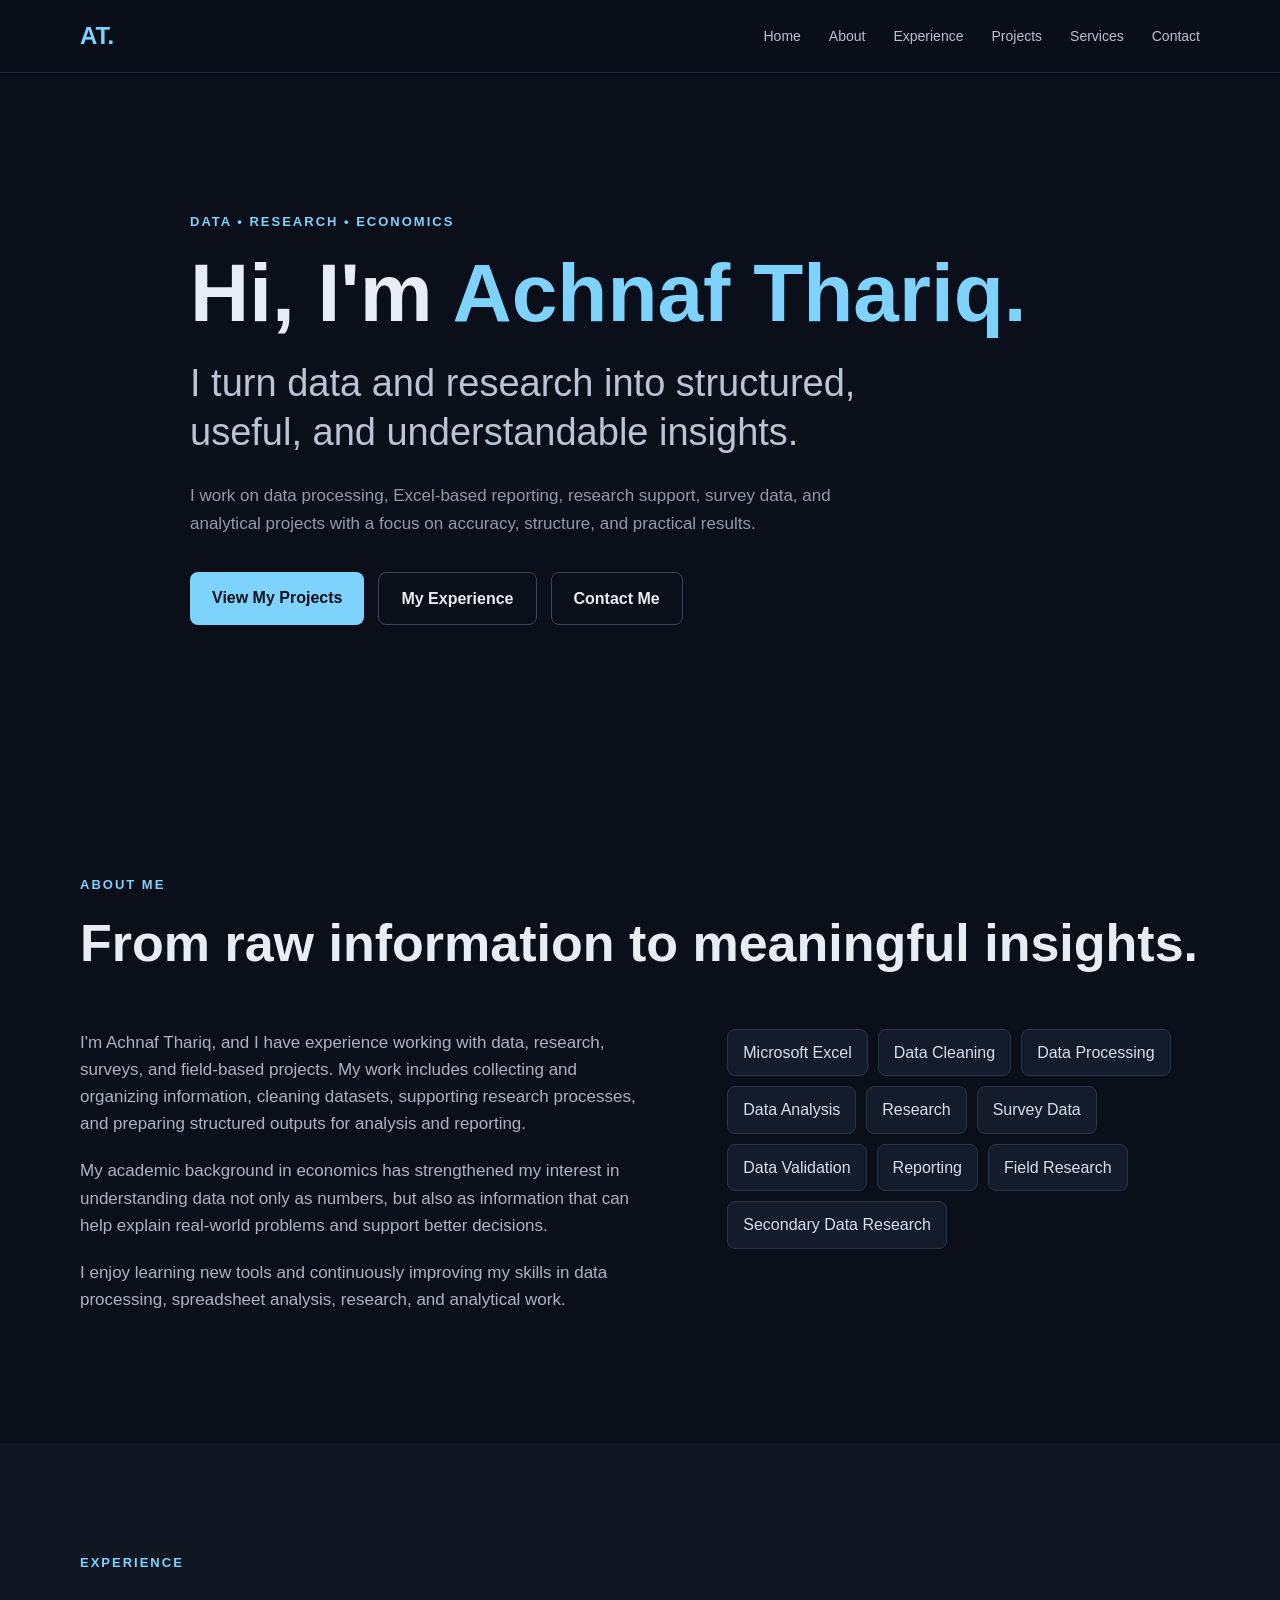
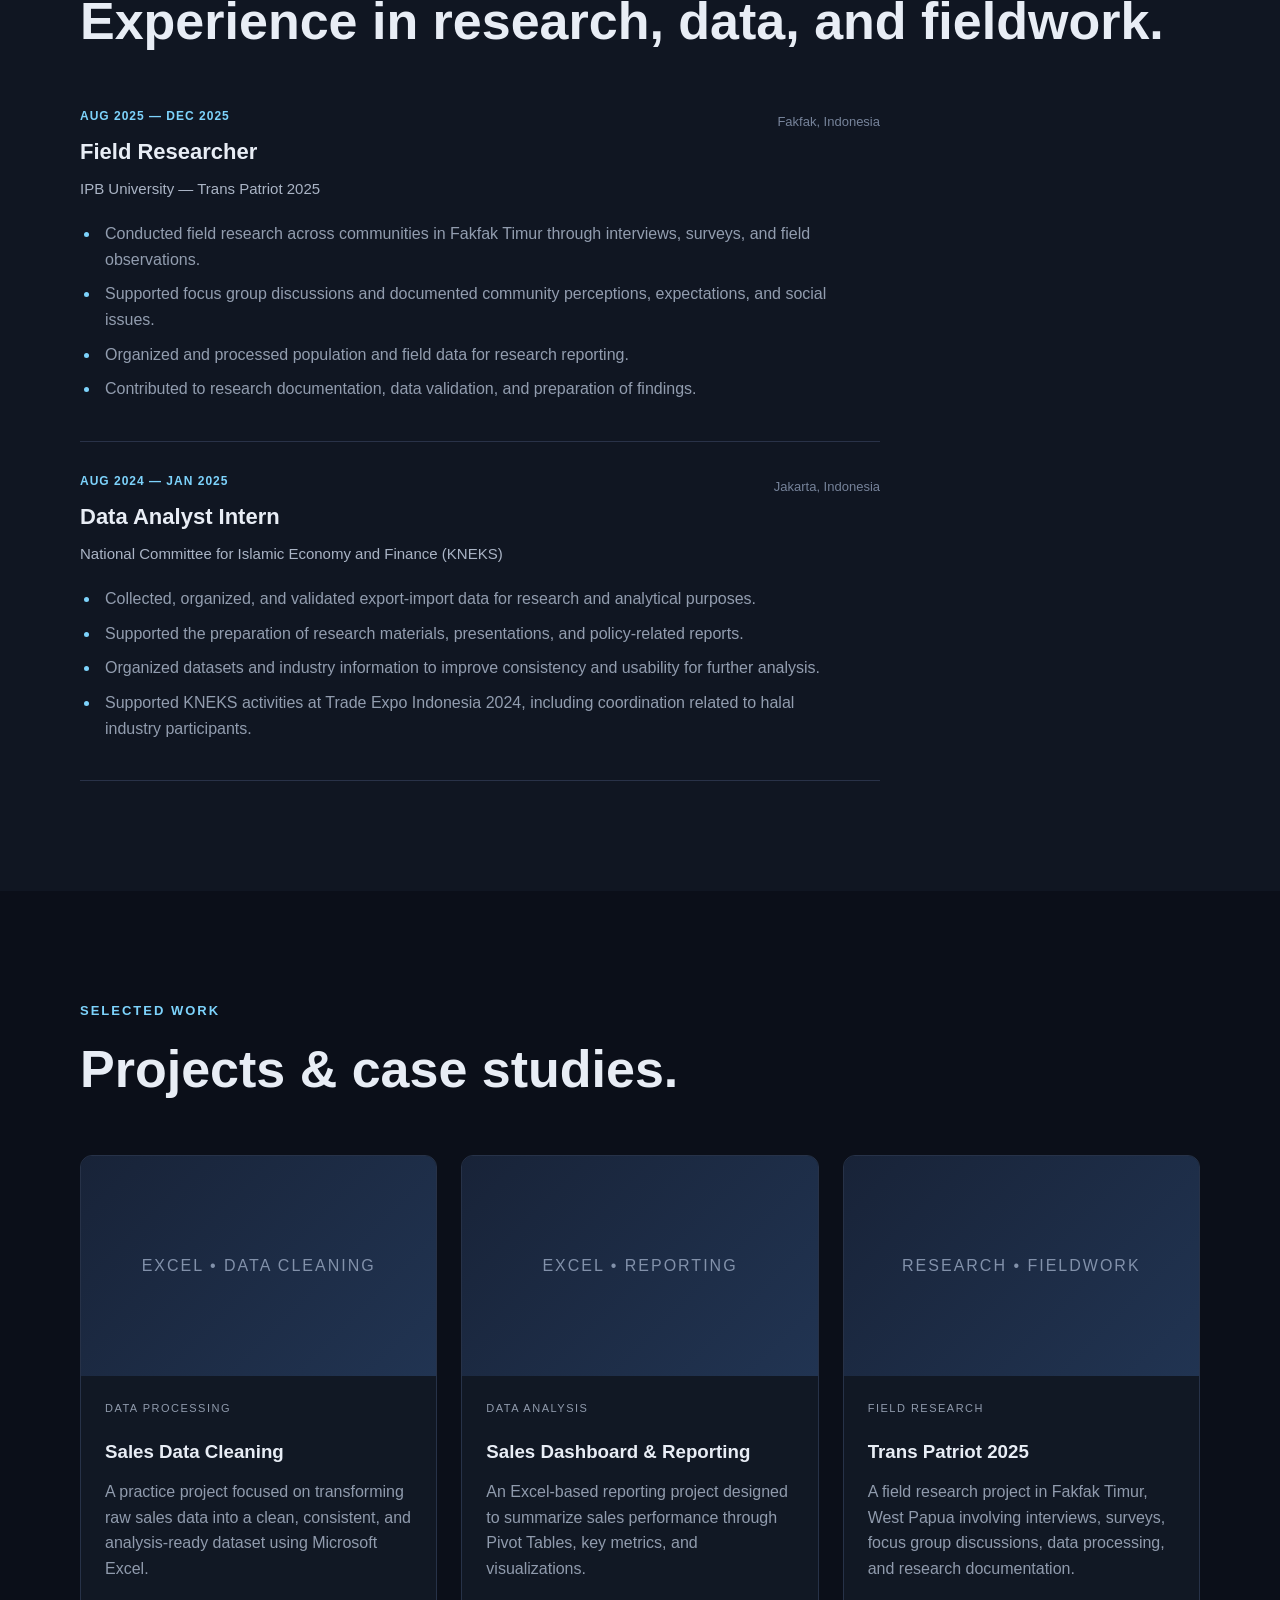
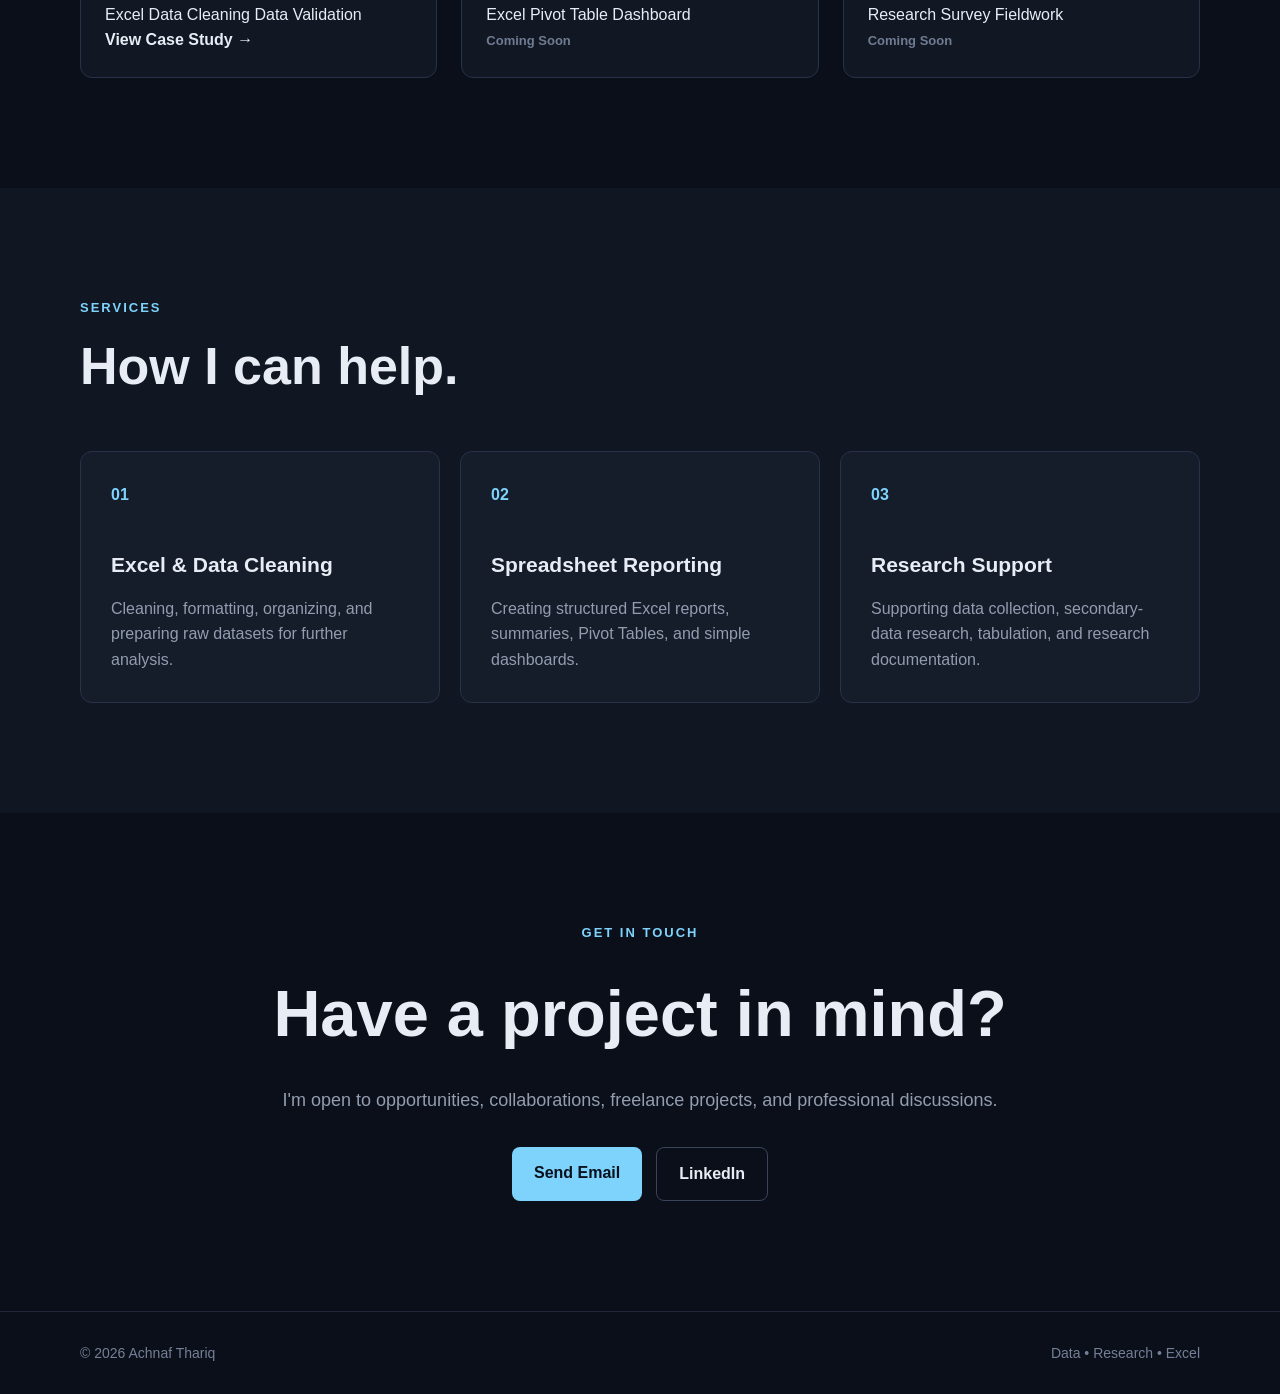
==== index.html @ d7c94596 "Add social preview image" ====
<!DOCTYPE html>
<html lang="en">
<head>
    <meta charset="UTF-8">
    <meta name="viewport" content="width=device-width, initial-scale=1.0">

    <title>
        Achnaf Thariq | Data, Research & Economics Portfolio
    </title>

    <meta
        name="description"
        content="Official portfolio of Achnaf Thariq featuring projects and experience in data processing, research, Microsoft Excel, economics, and fieldwork."
    >

    <link
        rel="canonical"
        href="https://www.achnafthariq.com/"
    >

    <meta property="og:type" content="website">

    <meta
        property="og:title"
        content="Achnaf Thariq | Data, Research & Economics Portfolio"
    >

    <meta
        property="og:description"
        content="Explore Achnaf Thariq's portfolio, experience, and projects in data processing, research, Excel, economics, and fieldwork."
    >

    <meta
        property="og:url"
        content="https://www.achnafthariq.com/"
    >

    <meta property="og:site_name" content="Achnaf Thariq">

    <meta
        property="og:image"
        content="https://www.achnafthariq.com/images/og-preview.png"
    >

    <meta
        property="og:image:type"
        content="image/png"
    >

    <meta
        property="og:image:alt"
        content="Achnaf Thariq - Data, Research and Economics Portfolio"
    >

    <meta
        name="twitter:card"
        content="summary_large_image"
    >

    <meta
        name="twitter:title"
        content="Achnaf Thariq | Data, Research & Economics Portfolio"
    >

    <meta
        name="twitter:description"
        content="Explore Achnaf Thariq's portfolio, experience, and projects in data processing, research, Excel, economics, and fieldwork."
    >

    <meta
        name="twitter:image"
        content="https://www.achnafthariq.com/images/og-preview.png"
    >

    <script type="application/ld+json">
    {
        "@context": "https://schema.org",
        "@type": "Person",
        "name": "Achnaf Thariq",
        "url": "https://www.achnafthariq.com/",
        "sameAs": [
            "https://www.linkedin.com/in/achnafthariq/"
        ],
        "knowsAbout": [
            "Data Processing",
            "Data Cleaning",
            "Microsoft Excel",
            "Research",
            "Economics",
            "Data Analysis",
            "Field Research"
        ]
    }
    </script>

    <link rel="stylesheet" href="style.css">
</head>

<body>

    <!-- NAVBAR -->
    <header class="header">
        <nav class="navbar container">

            <a href="#home" class="logo">AT.</a>

            <button class="menu-button" id="menuButton">
                ☰
            </button>

            <div class="nav-links" id="navLinks">
                <a href="#home">Home</a>
                <a href="#about">About</a>
                <a href="#experience">Experience</a>
                <a href="#projects">Projects</a>
                <a href="#services">Services</a>
                <a href="#contact">Contact</a>
            </div>

        </nav>
    </header>


    <main>

        <!-- HERO -->
        <section class="hero" id="home">

            <div class="container hero-content">

                <p class="eyebrow">DATA • RESEARCH • ECONOMICS</p>

                <h1>
                    Hi, I'm <span>Achnaf Thariq.</span>
                </h1>

                <h2>
                    I turn data and research into
                    structured, useful, and understandable insights.
                </h2>

                <p class="hero-description">
                    I work on data processing, Excel-based reporting,
                    research support, survey data, and analytical projects
                    with a focus on accuracy, structure, and practical results.
                </p>

                <div class="hero-buttons">

                    <a href="#projects" class="button primary">
                        View My Projects
                    </a>

                    <a href="#experience" class="button secondary">
                        My Experience
                    </a>
                
                    <a href="#contact" class="button secondary">
                        Contact Me
                    </a>

                </div>

            </div>

        </section>


        <!-- ABOUT -->
        <section class="section" id="about">

            <div class="container">

                <p class="section-label">ABOUT ME</p>

                <h2 class="section-title">
                    From raw information to meaningful insights.
                </h2>

                <div class="about-grid">

                    <div>

                        <p>
                            I'm Achnaf Thariq, and I have experience working
                            with data, research, surveys, and field-based projects.
                            My work includes collecting and organizing information,
                            cleaning datasets, supporting research processes, and
                            preparing structured outputs for analysis and reporting.
                        </p>

                        <p>
                            My academic background in economics has strengthened
                            my interest in understanding data not only as numbers,
                            but also as information that can help explain
                            real-world problems and support better decisions.
                        </p>

                        <p>
                            I enjoy learning new tools and continuously improving
                            my skills in data processing, spreadsheet analysis,
                            research, and analytical work.
                        </p>

                    </div>


                    <div class="skills">

                        <div class="skill">Microsoft Excel</div>

                        <div class="skill">Data Cleaning</div>

                        <div class="skill">Data Processing</div>

                        <div class="skill">Data Analysis</div>

                        <div class="skill">Research</div>

                        <div class="skill">Survey Data</div>

                        <div class="skill">Data Validation</div>

                        <div class="skill">Reporting</div>

                        <div class="skill">Field Research</div>

                        <div class="skill">Secondary Data Research</div>

                    </div>

                </div>

            </div>

        </section>


        <!-- EXPERIENCE -->
        <section class="section section-alt" id="experience">

            <div class="container">

                <p class="section-label">EXPERIENCE</p>

                <h2 class="section-title">
                    Experience in research, data, and fieldwork.
                </h2>

                <div class="timeline">

                    <!-- EXPERIENCE 1 -->
                    <div class="timeline-item">

                        <div class="experience-header">

                            <div>
                                <p class="timeline-date">
                                    AUG 2025 — DEC 2025
                                </p>

                                <h3>
                                    Field Researcher
                                </h3>

                                <p class="experience-company">
                                    IPB University — Trans Patriot 2025
                                </p>
                            </div>

                            <span class="experience-location">
                                Fakfak, Indonesia
                            </span>

                        </div>

                        <ul class="experience-list">

                            <li>
                                Conducted field research across communities
                                in Fakfak Timur through interviews,
                                surveys, and field observations.
                            </li>

                            <li>
                                Supported focus group discussions and
                                documented community perceptions,
                                expectations, and social issues.
                            </li>

                            <li>
                                Organized and processed population
                                and field data for research reporting.
                            </li>

                            <li>
                                Contributed to research documentation,
                                data validation, and preparation of findings.
                            </li>

                        </ul>

                    </div>


                    <!-- EXPERIENCE 2 -->
                    <div class="timeline-item">

                        <div class="experience-header">

                            <div>
                                <p class="timeline-date">
                                    AUG 2024 — JAN 2025
                                </p>

                                <h3>
                                    Data Analyst Intern
                                </h3>

                                <p class="experience-company">
                                    National Committee for Islamic Economy and Finance (KNEKS)
                                </p>
                            </div>

                            <span class="experience-location">
                                Jakarta, Indonesia
                            </span>

                        </div>

                        <ul class="experience-list">

                            <li>
                                Collected, organized, and validated
                                export-import data for research
                                and analytical purposes.
                            </li>

                            <li>
                                Supported the preparation of research
                                materials, presentations, and
                                policy-related reports.
                            </li>

                            <li>
                                Organized datasets and industry information
                                to improve consistency and usability
                                for further analysis.
                            </li>

                            <li>
                                Supported KNEKS activities at Trade Expo
                                Indonesia 2024, including coordination
                                related to halal industry participants.
                            </li>

                        </ul>

                    </div>

                </div>

            </div>

        </section>


        <!-- PROJECTS -->
        <section class="section" id="projects">

            <div class="container">

                <p class="section-label">SELECTED WORK</p>

                <h2 class="section-title">
                    Projects & case studies.
                </h2>

                <div class="project-grid">

                    <!-- PROJECT 01 -->
                    <article class="project-card">

                        <div class="project-image">
                            <span>EXCEL • DATA CLEANING</span>
                        </div>

                        <div class="project-content">

                            <p class="project-type">
                                DATA PROCESSING
                            </p>

                            <h3>
                                Sales Data Cleaning
                            </h3>

                            <p>
                                A practice project focused on transforming
                                raw sales data into a clean, consistent,
                                and analysis-ready dataset using Microsoft Excel.
                            </p>

                            <div class="project-tags">
                                <span>Excel</span>
                                <span>Data Cleaning</span>
                                <span>Data Validation</span>
                            </div>

                            <a
                                href="projects/sales-data-cleaning.html"
                                class="project-link"
                            >
                                View Case Study →
                            </a>

                        </div>

                    </article>


                    <!-- PROJECT 02 -->
                    <article class="project-card">

                        <div class="project-image">
                            <span>EXCEL • REPORTING</span>
                        </div>

                        <div class="project-content">

                            <p class="project-type">
                                DATA ANALYSIS
                            </p>

                            <h3>
                                Sales Dashboard & Reporting
                            </h3>

                            <p>
                                An Excel-based reporting project designed
                                to summarize sales performance through
                                Pivot Tables, key metrics, and visualizations.
                            </p>

                            <div class="project-tags">
                                <span>Excel</span>
                                <span>Pivot Table</span>
                                <span>Dashboard</span>
                            </div>

                            <span class="project-coming">
                                Coming Soon
                            </span>

                        </div>

                    </article>


                    <!-- PROJECT 03 -->
                    <article class="project-card">

                        <div class="project-image">
                            <span>RESEARCH • FIELDWORK</span>
                        </div>

                        <div class="project-content">

                            <p class="project-type">
                                FIELD RESEARCH
                            </p>

                            <h3>
                                Trans Patriot 2025
                            </h3>

                            <p>
                                A field research project in Fakfak Timur,
                                West Papua involving interviews, surveys,
                                focus group discussions, data processing,
                                and research documentation.
                            </p>

                            <div class="project-tags">
                                <span>Research</span>
                                <span>Survey</span>
                                <span>Fieldwork</span>
                            </div>

                            <span class="project-coming">
                                Coming Soon
                            </span>

                        </div>

                    </article>

                </div>

            </div>

        </section>        


        <!-- SERVICES -->
        <section class="section section-alt" id="services">

            <div class="container">

                <p class="section-label">SERVICES</p>

                <h2 class="section-title">
                    How I can help.
                </h2>

                <div class="card-grid">

                    <article class="card">

                        <div class="card-number">01</div>

                        <h3>Excel & Data Cleaning</h3>

                        <p>
                            Cleaning, formatting, organizing, and preparing
                            raw datasets for further analysis.
                        </p>

                    </article>


                    <article class="card">

                        <div class="card-number">02</div>

                        <h3>Spreadsheet Reporting</h3>

                        <p>
                            Creating structured Excel reports, summaries,
                            Pivot Tables, and simple dashboards.
                        </p>

                    </article>


                    <article class="card">

                        <div class="card-number">03</div>

                        <h3>Research Support</h3>

                        <p>
                            Supporting data collection, secondary-data
                            research, tabulation, and research documentation.
                        </p>

                    </article>

                </div>

            </div>

        </section>


        <!-- CONTACT -->
        <section class="contact section" id="contact">

            <div class="container contact-content">

                <p class="section-label">
                    GET IN TOUCH
                </p>

                <h2>
                    Have a project in mind?
                </h2>

                <p>
                    I'm open to opportunities, collaborations,
                    freelance projects, and professional discussions.
                </p>

                <div class="contact-buttons">

                    <a
                        href="mailto:fanhcata@gmail.com"
                        class="button primary"
                    >
                        Send Email
                    </a>

                    <a
                        href="https://www.linkedin.com/in/achnafthariq"
                        class="button secondary"
                        target="_blank"
                        rel="noopener noreferrer"
                    >
                        LinkedIn
                    </a>

                </div>

            </div>

        </section>

    </main>


    <!-- FOOTER -->
    <footer>

        <div class="container footer-content">

            <p>
                © <span id="year"></span> Achnaf Thariq
            </p>

            <p>
                Data • Research • Excel
            </p>

        </div>

    </footer>


    <script src="script.js"></script>

</body>
</html>
---- style.css ----
/* =========================
   BASIC SETTINGS
========================= */

* {
    margin: 0;
    padding: 0;
    box-sizing: border-box;
}

html {
    scroll-behavior: smooth;
}

body {
    font-family:
        Inter,
        Arial,
        Helvetica,
        sans-serif;

    background: #0b0f19;
    color: #e8edf5;

    line-height: 1.6;
}

a {
    color: inherit;
    text-decoration: none;
}

.container {
    width: min(1120px, 90%);
    margin: auto;
}


/* =========================
   NAVIGATION
========================= */

.header {
    position: fixed;
    width: 100%;
    top: 0;

    background: rgba(11, 15, 25, 0.9);
    backdrop-filter: blur(12px);

    border-bottom: 1px solid #202738;

    z-index: 1000;
}

.navbar {
    height: 72px;

    display: flex;
    align-items: center;
    justify-content: space-between;
}

.logo {
    font-size: 24px;
    font-weight: 800;

    color: #7dd3fc;
}

.nav-links {
    display: flex;
    gap: 28px;
}

.nav-links a {
    font-size: 14px;

    color: #b8c1d1;

    transition: 0.2s;
}

.nav-links a:hover {
    color: #ffffff;
}

.menu-button {
    display: none;

    background: none;
    border: none;

    color: white;

    font-size: 26px;
    cursor: pointer;
}


/* =========================
   HERO
========================= */

.hero {
    min-height: 85vh;

    display: flex;
    align-items: center;

    padding-top: 72px;
}

.hero-content {
    max-width: 900px;
}

.eyebrow,
.section-label {
    color: #7dd3fc;

    font-size: 13px;
    font-weight: 700;

    letter-spacing: 2px;

    margin-bottom: 18px;
}

.hero h1 {
    font-size: clamp(48px, 7vw, 82px);

    line-height: 1.05;

    margin-bottom: 22px;
}

.hero h1 span {
    color: #7dd3fc;
}

.hero h2 {
    max-width: 780px;

    color: #bac4d5;

    font-size: clamp(24px, 3vw, 38px);
    font-weight: 500;

    line-height: 1.3;

    margin-bottom: 25px;
}

.hero-description {
    color: #8f9bad;

    max-width: 650px;

    font-size: 17px;

    margin-bottom: 35px;
}


/* =========================
   BUTTON
========================= */

.hero-buttons,
.contact-buttons {
    display: flex;

    gap: 14px;

    flex-wrap: wrap;
}

.button {
    padding: 13px 22px;

    border-radius: 8px;

    font-weight: 600;

    transition: 0.2s;
}

.primary {
    background: #7dd3fc;
    color: #07101c;
}

.primary:hover {
    transform: translateY(-2px);
}

.secondary {
    border: 1px solid #39445a;
}

.secondary:hover {
    border-color: #7dd3fc;
}


/* =========================
   SECTION
========================= */

.section {
    padding: 110px 0;
}

.section-alt {
    background: #101622;
}

.section-title {
    font-size: clamp(34px, 5vw, 52px);

    line-height: 1.15;

    margin-bottom: 55px;
}


/* =========================
   ABOUT
========================= */

.about-grid {
    display: grid;

    grid-template-columns:
        1.2fr 1fr;

    gap: 80px;
}

.about-grid p {
    color: #aab4c5;

    font-size: 17px;

    margin-bottom: 20px;
}

.skills {
    display: flex;
    flex-wrap: wrap;

    gap: 10px;

    align-content: flex-start;
}

.skill {
    background: #141c2b;

    border: 1px solid #29334a;

    padding: 10px 15px;

    border-radius: 8px;

    color: #d8dfeb;
}


/* =========================
   CARDS
========================= */

.card-grid {
    display: grid;

    grid-template-columns:
        repeat(3, 1fr);

    gap: 20px;
}

.card {
    padding: 30px;

    background: #151c2a;

    border: 1px solid #283249;

    border-radius: 12px;

    transition: 0.25s;
}

.card:hover {
    transform: translateY(-5px);

    border-color: #4e607a;
}

.card-number {
    color: #7dd3fc;

    margin-bottom: 40px;

    font-weight: 700;
}

.card h3 {
    font-size: 21px;

    margin-bottom: 14px;
}

.card p {
    color: #929daf;
}


/* =========================
   PROJECT
========================= */

.project-grid {
    display: grid;

    grid-template-columns:
        repeat(3, 1fr);

    gap: 24px;
}

.project-card {
    overflow: hidden;

    border-radius: 12px;

    background: #111824;

    border: 1px solid #273248;
}

.project-image {
    height: 220px;

    display: flex;
    align-items: center;
    justify-content: center;

    background:
        linear-gradient(
            135deg,
            #182338,
            #213452
        );

    color: #8291aa;

    letter-spacing: 2px;
}

.project-content {
    padding: 24px;
}

.project-type {
    color: #7dd3fc;

    font-size: 11px;

    letter-spacing: 1.5px;

    margin-bottom: 8px;
}

.project-content h3 {
    margin-bottom: 12px;
}

.project-content p {
    color: #909bad;

    margin-bottom: 20px;
}

.project-content a {
    font-weight: 600;
}

.project-coming {
    color: #6f7c91;

    font-size: 13px;
    font-weight: 600;

    cursor: default;
}


/* =========================
   EXPERIENCE
========================= */

.timeline {
    max-width: 900px;
}

.timeline-item {
    padding: 35px 0;

    border-bottom: 1px solid #293248;
}

.timeline-item:first-child {
    padding-top: 0;
}

.experience-header {
    display: flex;

    justify-content: space-between;
    align-items: flex-start;

    gap: 30px;

    margin-bottom: 20px;
}

.timeline-date {
    color: #7dd3fc;

    font-size: 12px;
    font-weight: 700;

    margin-bottom: 7px;

    letter-spacing: 1.2px;
}

.timeline-item h3 {
    font-size: 24px;

    margin-bottom: 4px;
}

.experience-company {
    color: #aab4c5;

    font-size: 15px;
}

.experience-location {
    color: #76839a;

    font-size: 13px;

    white-space: nowrap;

    margin-top: 5px;
}

.experience-list {
    padding-left: 20px;

    max-width: 760px;
}

.experience-list li {
    color: #929daf;

    margin-bottom: 9px;

    padding-left: 5px;
}

.experience-list li::marker {
    color: #7dd3fc;
}

.timeline {
    max-width: 800px;
}

.timeline-item {
    padding: 30px 0;

    border-bottom: 1px solid #293248;
}

.timeline-date {
    color: #7dd3fc;

    font-size: 12px;

    margin-bottom: 8px;

    letter-spacing: 1px;
}

.timeline-item h3 {
    font-size: 22px;

    margin-bottom: 8px;
}

.timeline-item > p:last-child {
    color: #929daf;
}


/* =========================
   CONTACT
========================= */

.contact {
    text-align: center;
}

.contact-content {
    max-width: 760px;
}

.contact h2 {
    font-size: clamp(40px, 6vw, 65px);

    margin-bottom: 20px;
}

.contact p:not(.section-label) {
    color: #929daf;

    margin-bottom: 32px;

    font-size: 18px;
}

.contact-buttons {
    justify-content: center;
}


/* =========================
   FOOTER
========================= */

footer {
    border-top: 1px solid #202738;

    padding: 30px 0;

    color: #748097;

    font-size: 14px;
}

.footer-content {
    display: flex;

    justify-content: space-between;
}


/* =========================
   CASE STUDY
========================= */

.case-nav {
    display: flex;
    gap: 25px;
}

.case-nav a {
    color: #aab4c5;
    font-size: 14px;
}

.case-nav a:hover {
    color: #7dd3fc;
}


.case-hero {
    padding: 170px 0 100px;
}

.case-container {
    max-width: 900px;
}

.back-link {
    display: inline-block;

    color: #8e9bb0;

    font-size: 14px;

    margin-bottom: 50px;
}

.back-link:hover {
    color: #7dd3fc;
}


.case-hero h1 {
    font-size: clamp(50px, 8vw, 82px);

    line-height: 1.05;

    margin-bottom: 25px;
}

.case-intro {
    max-width: 760px;

    color: #aab4c5;

    font-size: 20px;

    line-height: 1.6;

    margin-bottom: 50px;
}


.case-meta {
    display: grid;

    grid-template-columns:
        repeat(3, 1fr);

    gap: 20px;

    padding-top: 30px;

    border-top: 1px solid #293248;
}

.case-meta div {
    display: flex;
    flex-direction: column;

    gap: 4px;
}

.case-meta span {
    color: #69778e;

    font-size: 11px;

    letter-spacing: 1.5px;
}

.case-meta strong {
    font-size: 14px;
}


.case-heading {
    font-size: clamp(32px, 5vw, 48px);

    line-height: 1.2;

    margin-bottom: 30px;
}

.case-text {
    max-width: 760px;

    color: #9aa6b8;

    font-size: 17px;

    margin-bottom: 20px;
}


.problem-grid {
    display: grid;

    grid-template-columns:
        repeat(2, 1fr);

    gap: 16px;

    margin-top: 50px;
}

.problem-card {
    padding: 25px;

    background: #151c2a;

    border: 1px solid #283249;

    border-radius: 10px;
}

.problem-card > span {
    color: #7dd3fc;

    font-size: 12px;
    font-weight: 700;
}

.problem-card h3 {
    margin: 20px 0 8px;

    font-size: 19px;
}

.problem-card p {
    color: #8f9bad;

    font-size: 14px;
}


.workflow {
    margin-top: 45px;
}

.workflow-step {
    display: grid;

    grid-template-columns:
        60px 1fr;

    gap: 20px;

    padding: 30px 0;

    border-bottom: 1px solid #293248;
}

.workflow-step > span {
    color: #7dd3fc;

    font-size: 13px;
    font-weight: 700;
}

.workflow-step h3 {
    margin-bottom: 8px;

    font-size: 21px;
}

.workflow-step p {
    color: #909bad;

    max-width: 680px;
}


.case-tags {
    display: flex;

    flex-wrap: wrap;

    gap: 10px;

    margin-top: 35px;
}

.case-tags span {
    padding: 10px 14px;

    background: #151e2d;

    border: 1px solid #293952;

    border-radius: 7px;

    color: #b6c1d2;

    font-size: 13px;
}


.comparison-grid {
    display: grid;
    grid-template-columns: 1fr;
    gap: 35px;

    margin-top: 45px;
}

.comparison-card {
    width: 100%;
}

.case-image {
    width: 100%;
    height: auto;

    display: block;

    border-radius: 10px;

    border: 1px solid #31405b;
}

.comparison-card > p {
    color: #7dd3fc;

    font-size: 11px;
    font-weight: 700;

    letter-spacing: 1.5px;

    margin-bottom: 10px;
}

.case-placeholder {
    min-height: 300px;

    display: flex;

    align-items: center;
    justify-content: center;

    text-align: center;

    background:
        linear-gradient(
            135deg,
            #182338,
            #213452
        );

    border: 1px solid #31405b;

    border-radius: 10px;

    color: #8493aa;

    font-size: 13px;

    letter-spacing: 1px;
}


.next-project {
    margin-top: 60px;

    padding-top: 30px;

    border-top: 1px solid #293248;
}

.next-project p {
    color: #7dd3fc;

    font-size: 11px;

    letter-spacing: 1.5px;

    margin-bottom: 10px;
}

.next-project h3 {
    font-size: 24px;
}

.case-image {
    width: 100%;

    display: block;

    border-radius: 10px;

    border: 1px solid #31405b;
}

.result-grid {
    display: grid;

    grid-template-columns:
        repeat(4, 1fr);

    gap: 15px;

    margin-top: 40px;
}

.result-card {
    padding: 25px 18px;

    background: #151c2a;

    border: 1px solid #283249;

    border-radius: 10px;

    text-align: center;
}

.result-card strong {
    display: block;

    color: #7dd3fc;

    font-size: 34px;

    margin-bottom: 5px;
}

.result-card span {
    color: #929daf;

    font-size: 12px;
}


/* =========================
   MOBILE
========================= */

@media (max-width: 800px) {

    .menu-button {
        display: block;
    }

    .nav-links {
        display: none;

        position: absolute;

        top: 72px;
        left: 0;

        width: 100%;

        flex-direction: column;

        background: #0b0f19;

        padding: 25px 5%;

        border-bottom: 1px solid #283249;
    }

    .nav-links.active {
        display: flex;
    }

    .about-grid,
    .card-grid,
    .project-grid {
        grid-template-columns: 1fr;
    }

    .about-grid {
        gap: 40px;
    }

    .hero {
        min-height: 80vh;
    }

    .section {
        padding: 80px 0;
    }

    .footer-content {
        flex-direction: column;

        gap: 5px;
    }
    .experience-header {
        flex-direction: column;
        gap: 5px;
    }

    .experience-location {
        white-space: normal;
    }

    .project-tags {
        display: flex;
        flex-wrap: wrap;
        gap: 8px;

        margin-bottom: 20px;
    }

    .project-tags span {
        padding: 6px 10px;

        background: #172235;

        border: 1px solid #293952;

        border-radius: 6px;

        color: #9facbf;

        font-size: 11px;
        font-weight: 600;
    }

    .project-link {
        color: #dfe8f5;

        font-size: 14px;
        font-weight: 600;

        transition: 0.2s;
    }

    .project-link:hover {
        color: #7dd3fc;
    }

    .project-image span {
        font-size: 12px;
        font-weight: 700;

        letter-spacing: 1.5px;
    }

    .case-meta {
        grid-template-columns: 1fr;
    }

    .problem-grid,
    .comparison-grid {
        grid-template-columns: 1fr;
    }

    .case-hero {
        padding: 130px 0 70px;
    }

    .case-intro {
        font-size: 17px;
    }

    .workflow-step {
        grid-template-columns: 40px 1fr;
    }

    .result-grid {
        grid-template-columns: repeat(2, 1fr);
    }
}
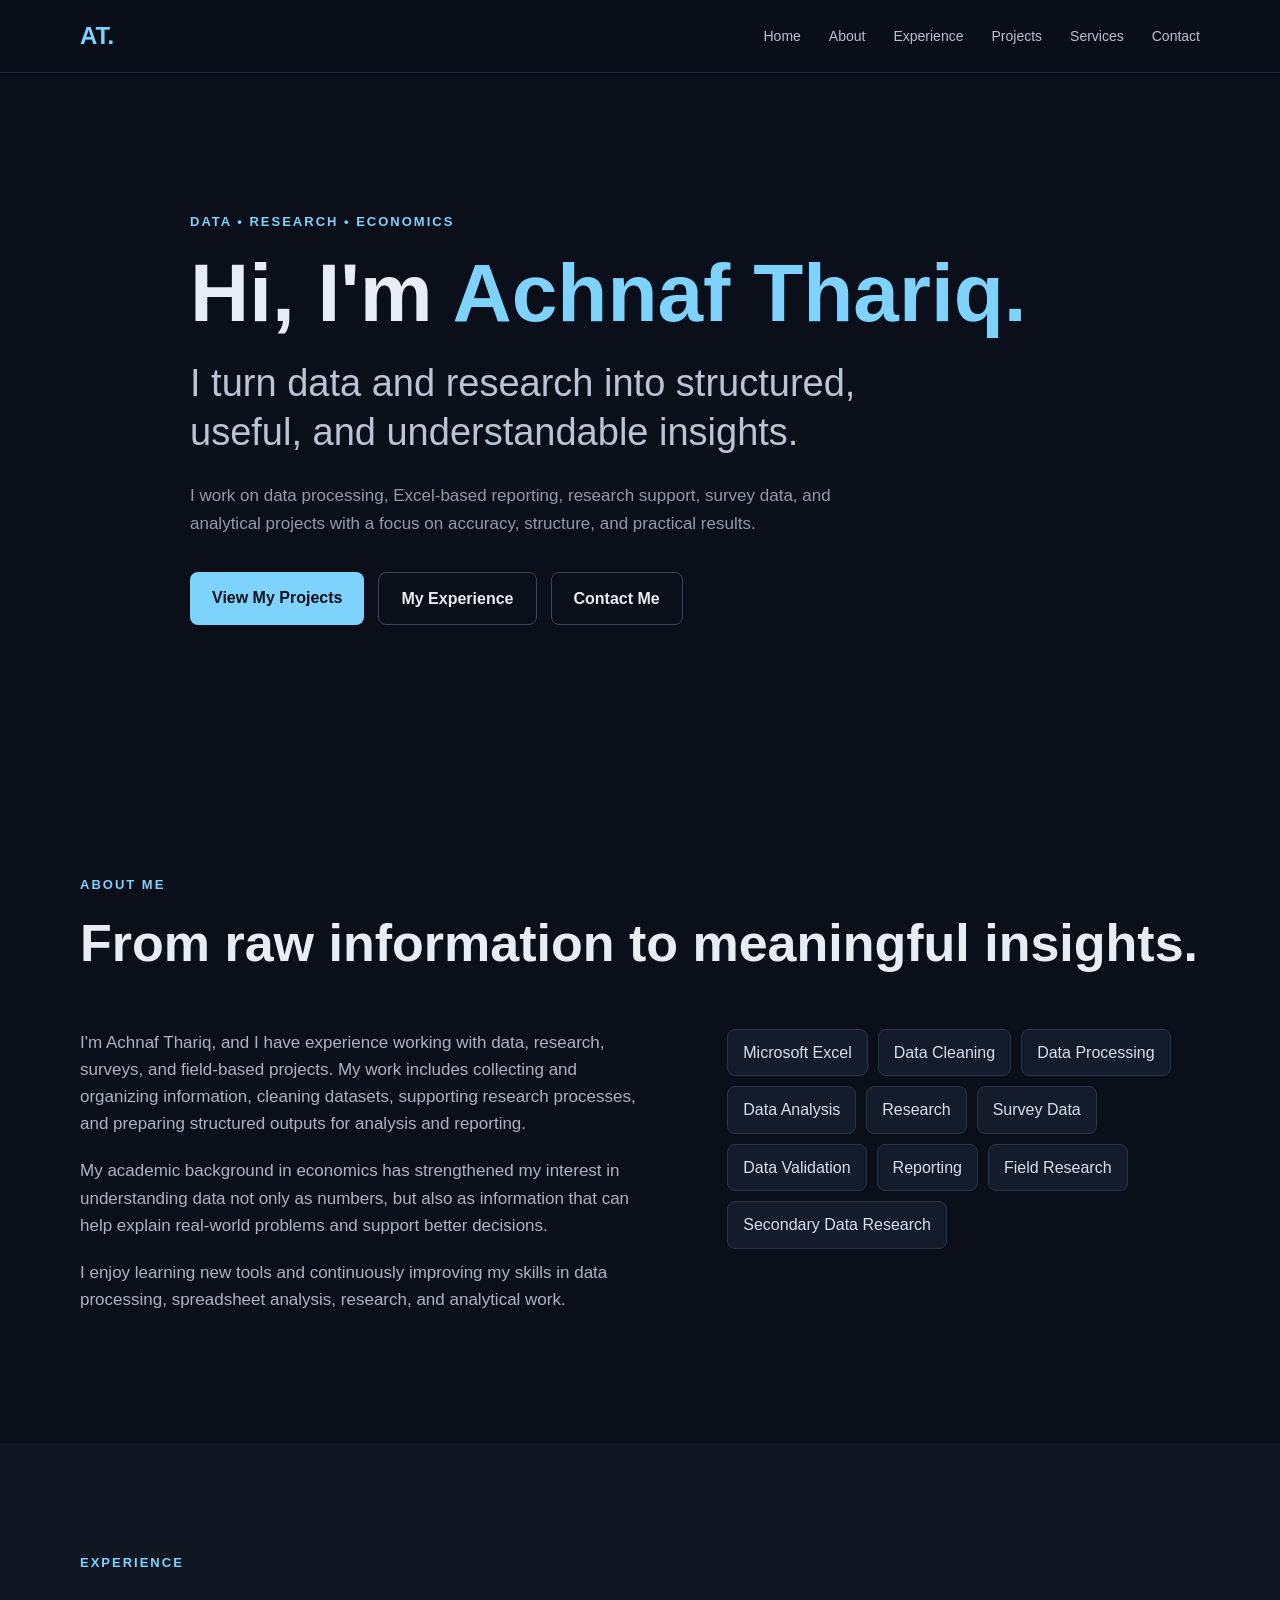
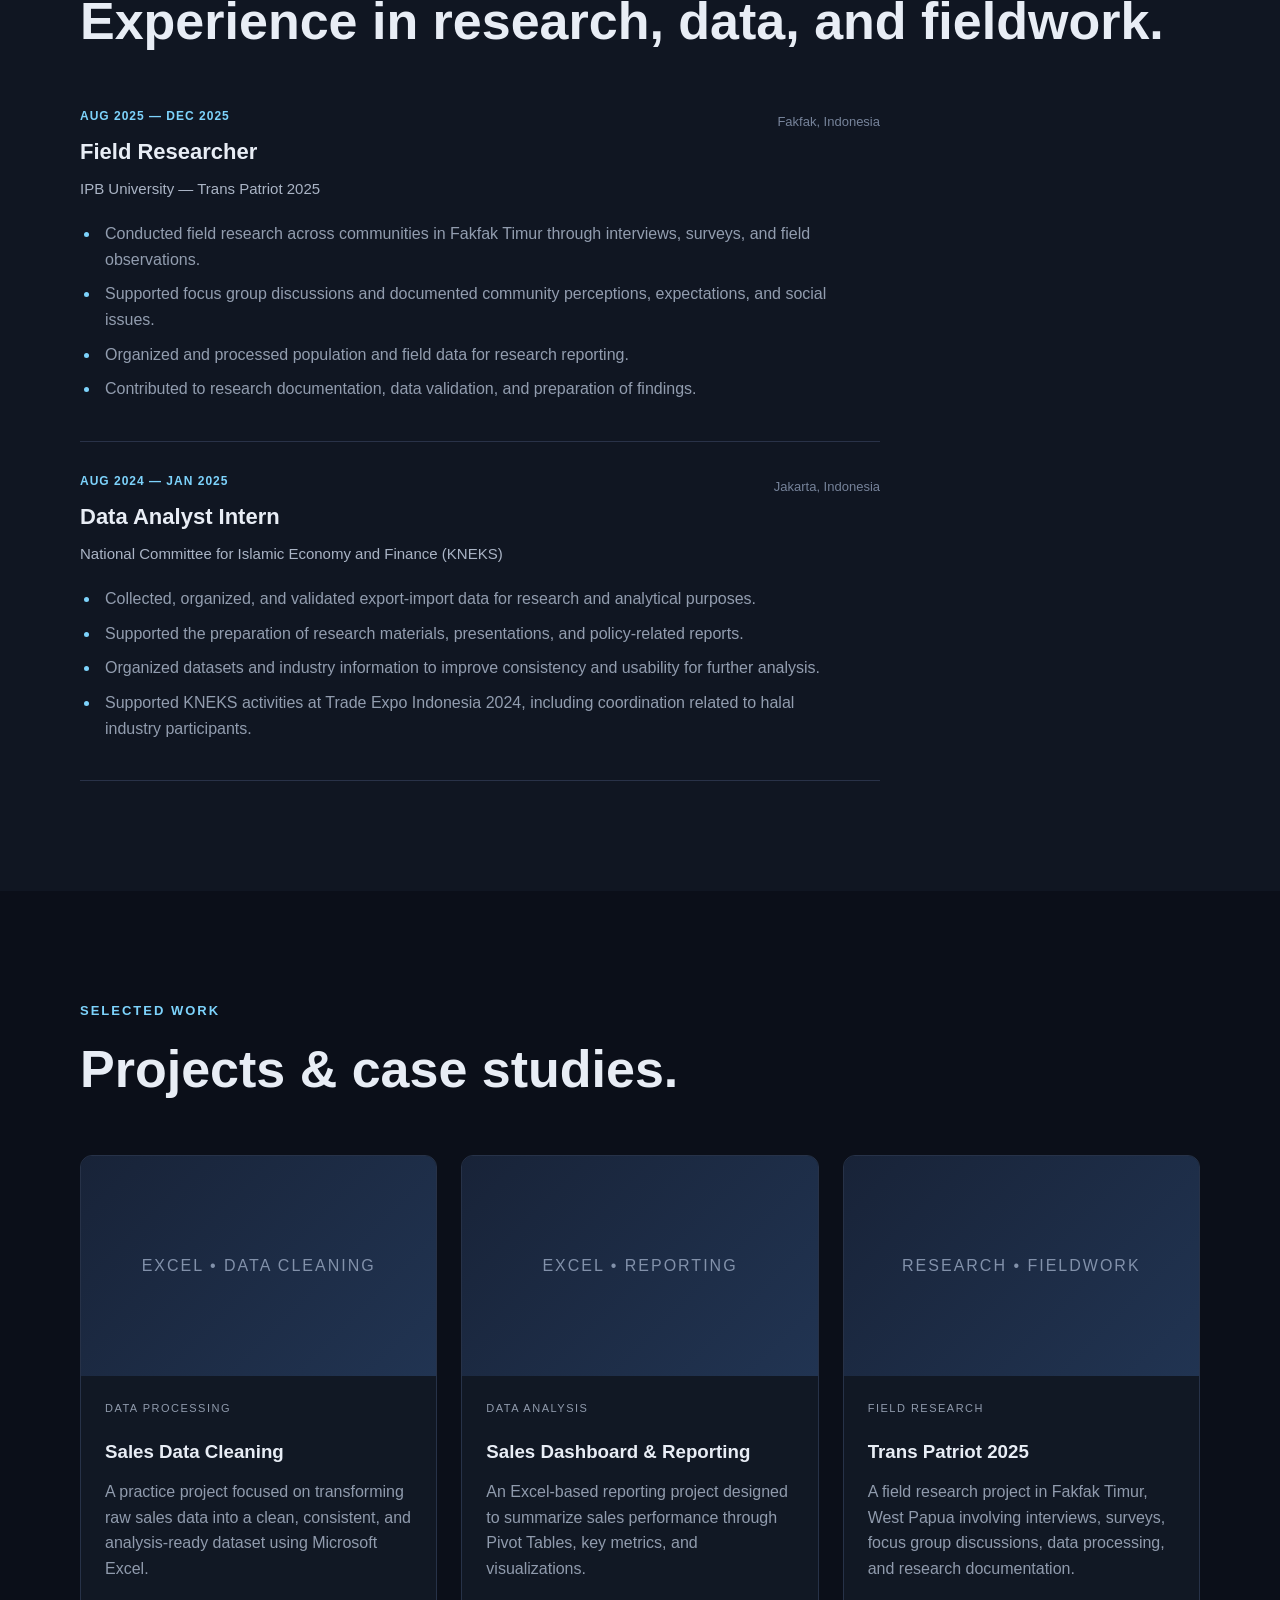
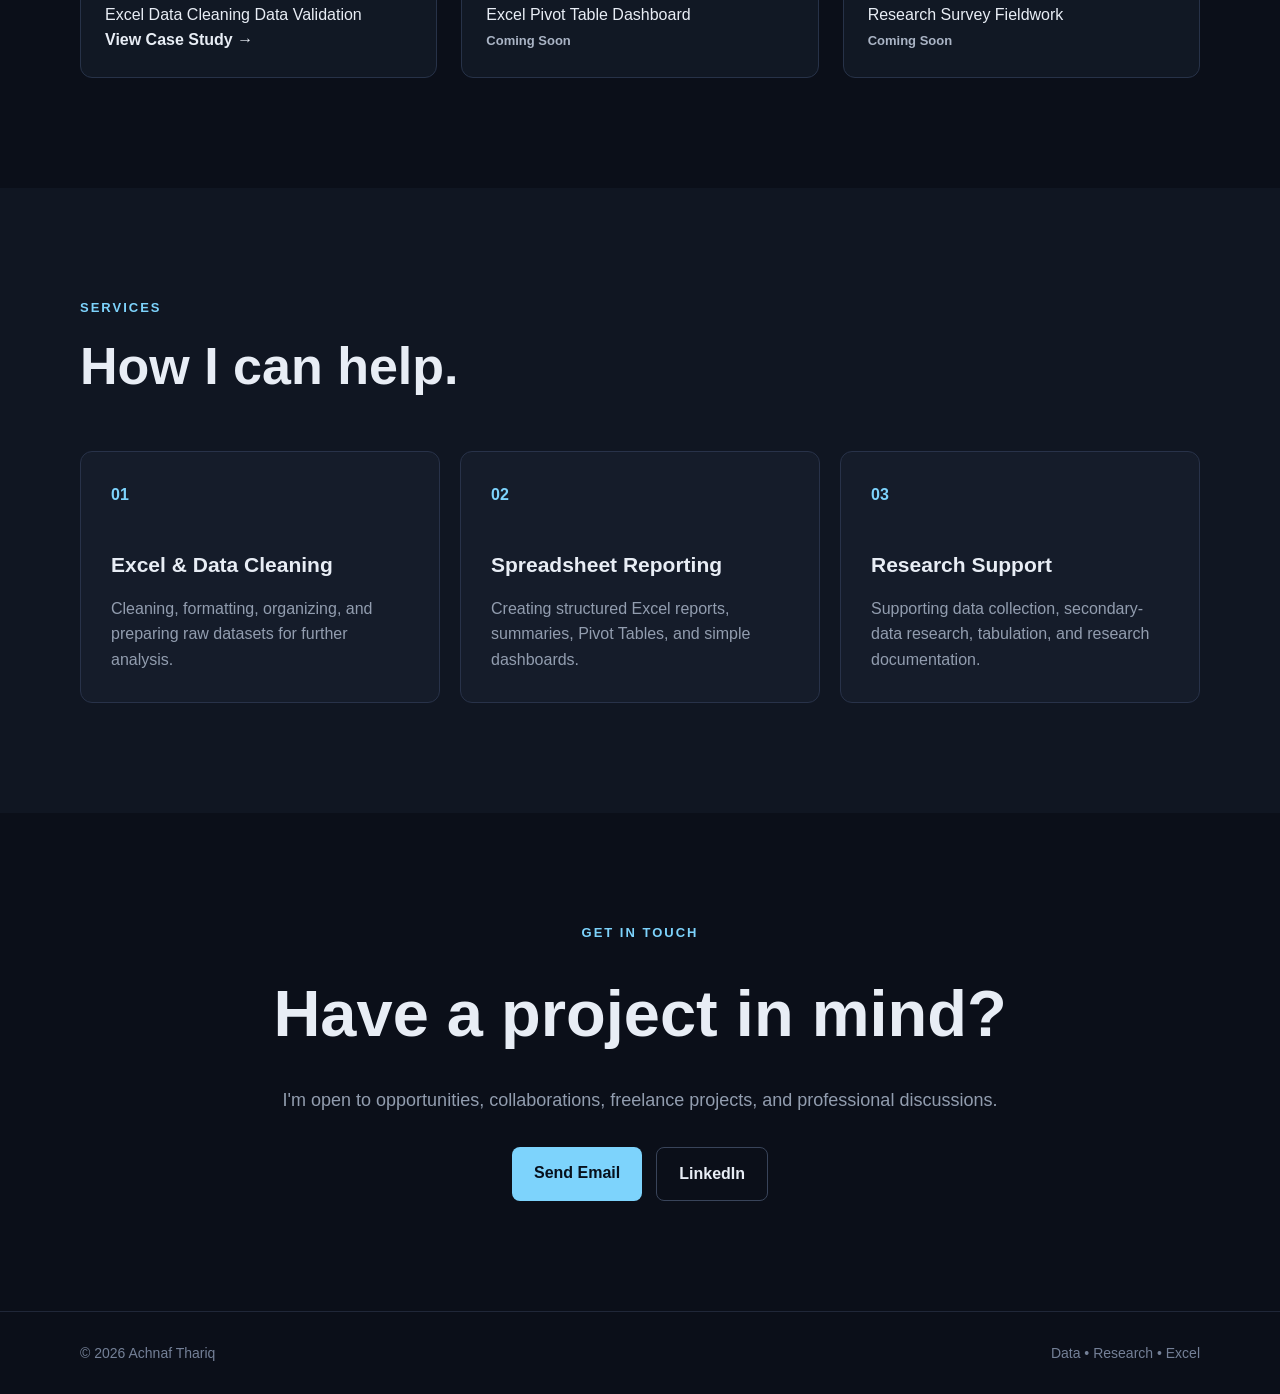
==== commit b15f7c6e: "Use portfolio contact email" ====
--- a/index.html
+++ b/index.html
@@ -584,7 +584,7 @@
                 <div class="contact-buttons">
 
                     <a
-                        href="mailto:fanhcata@gmail.com"
+                        href="mailto:contact@achnafthariq.com"
                         class="button primary"
                     >
                         Send Email
--- a/style.css
+++ b/style.css
@@ -389,7 +389,7 @@
 }
 
 .project-coming {
-    color: #6f7c91;
+    color: #aab4c5;
 
     font-size: 13px;
     font-weight: 600;
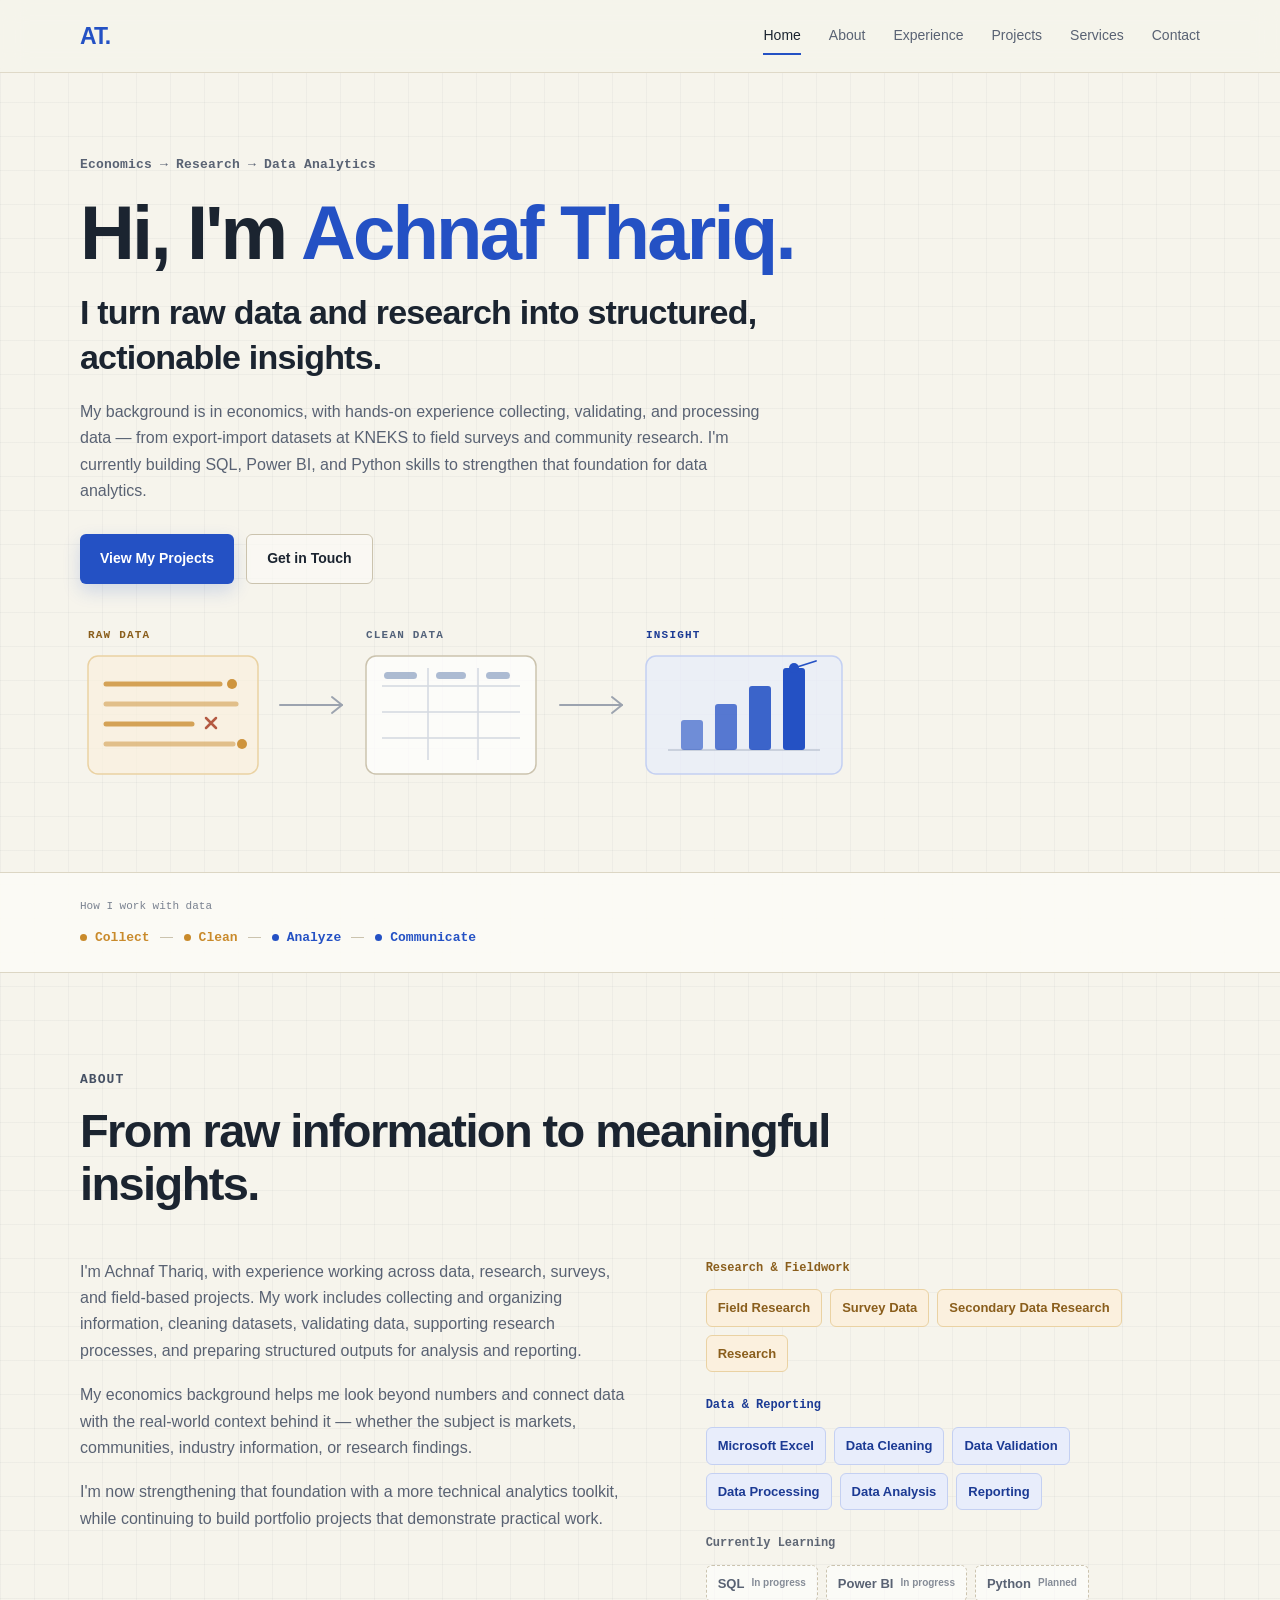
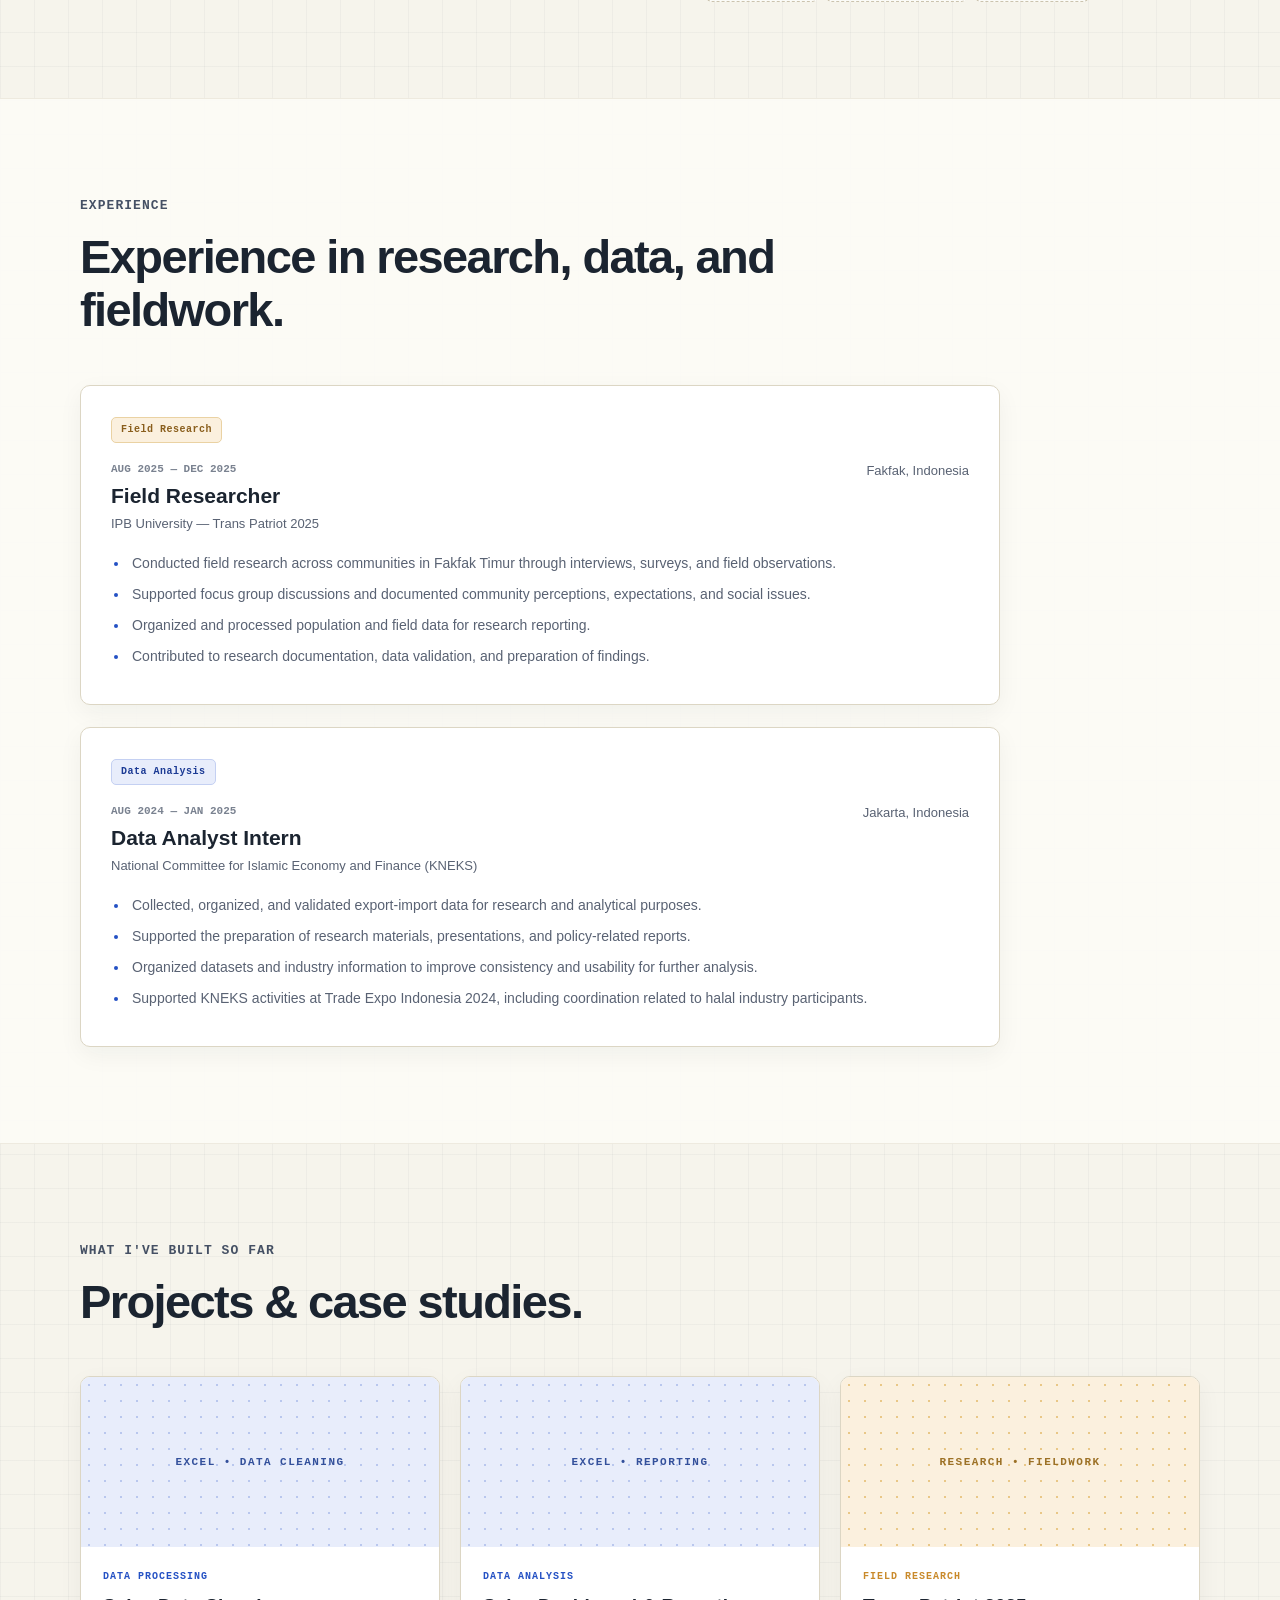
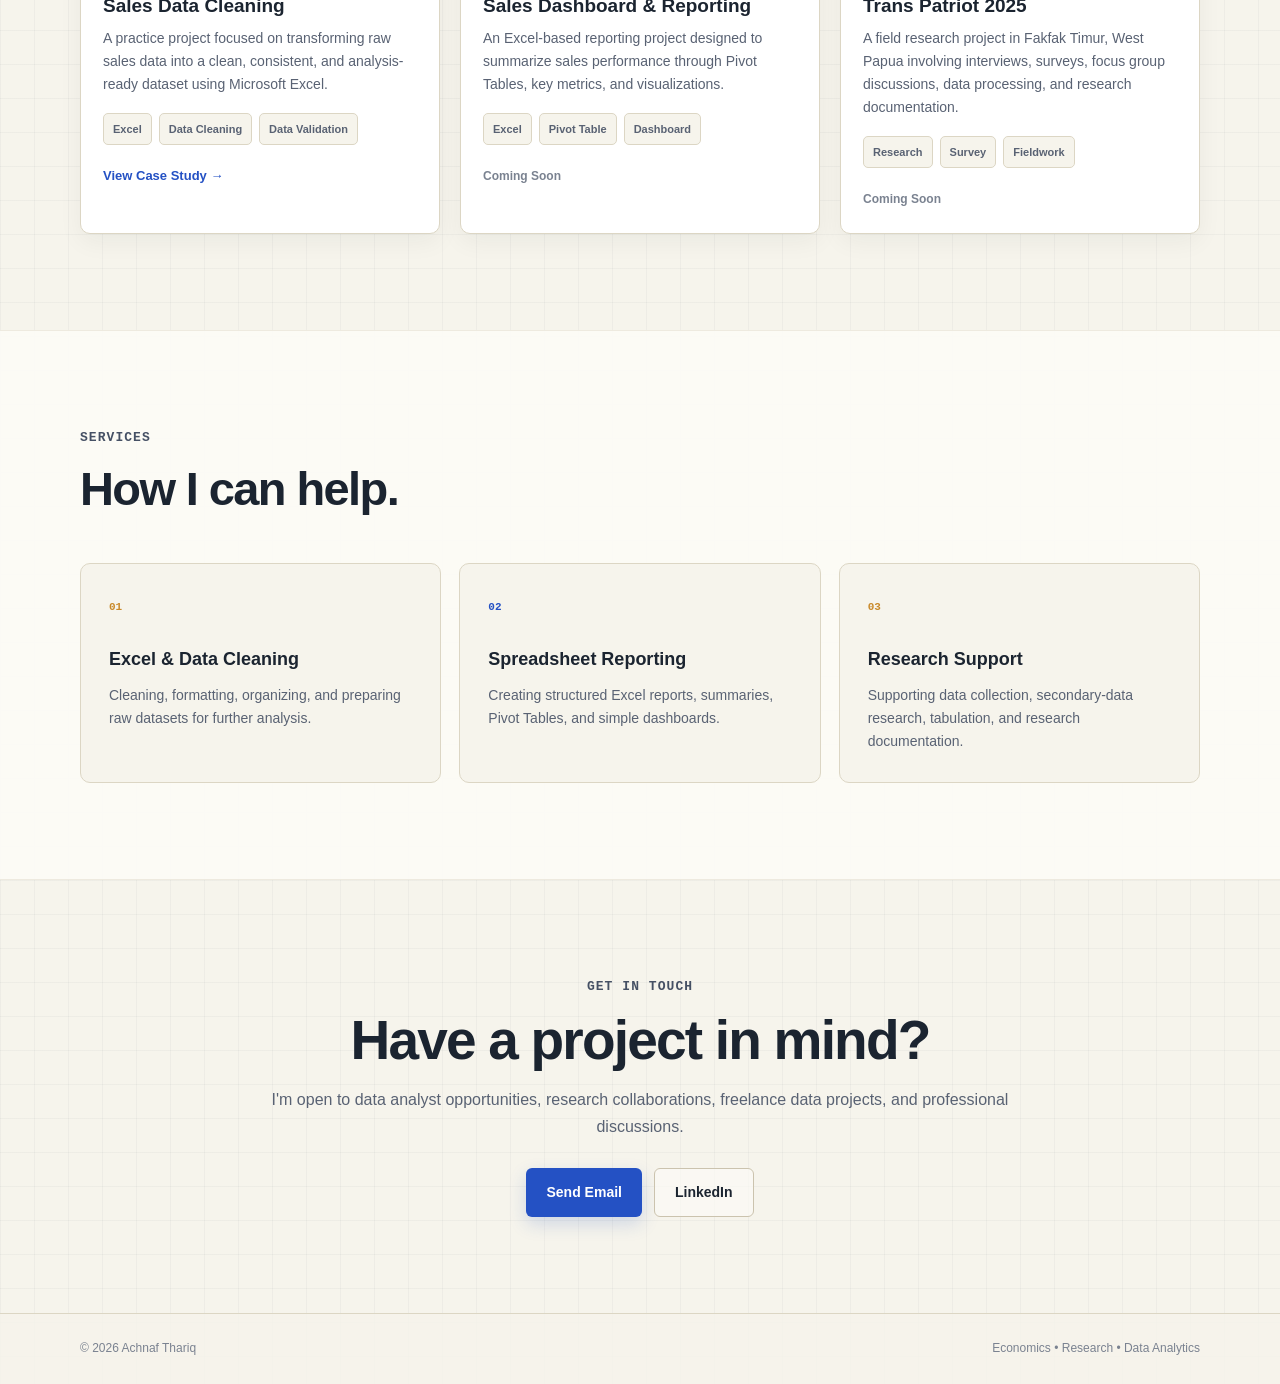
==== commit 7fc83e43: "Redesign portfolio website" ====
--- a/index.html
+++ b/index.html
@@ -3,6 +3,8 @@
 <head>
     <meta charset="UTF-8">
     <meta name="viewport" content="width=device-width, initial-scale=1.0">
+
+    <link rel="icon" type="image/png" href="/favicon.png">
 
     <title>
         Achnaf Thariq | Data, Research & Economics Portfolio
@@ -100,11 +102,16 @@
 
     <!-- NAVBAR -->
     <header class="header">
-        <nav class="navbar container">
-
-            <a href="#home" class="logo">AT.</a>
-
-            <button class="menu-button" id="menuButton">
+        <nav class="navbar container" aria-label="Primary navigation">
+            <a href="#home" class="logo" aria-label="Achnaf Thariq home">AT.</a>
+
+            <button
+                class="menu-button"
+                id="menuButton"
+                aria-label="Open navigation menu"
+                aria-expanded="false"
+                aria-controls="navLinks"
+            >
                 ☰
             </button>
 
@@ -116,517 +123,310 @@
                 <a href="#services">Services</a>
                 <a href="#contact">Contact</a>
             </div>
-
         </nav>
     </header>
 
-
     <main>
 
         <!-- HERO -->
         <section class="hero" id="home">
-
             <div class="container hero-content">
-
-                <p class="eyebrow">DATA • RESEARCH • ECONOMICS</p>
-
-                <h1>
-                    Hi, I'm <span>Achnaf Thariq.</span>
-                </h1>
-
-                <h2>
-                    I turn data and research into
-                    structured, useful, and understandable insights.
-                </h2>
+                <p class="eyebrow">Economics → Research → Data Analytics</p>
+
+                <h1>Hi, I'm <span>Achnaf Thariq.</span></h1>
+
+                <h2>I turn raw data and research into structured, actionable insights.</h2>
 
                 <p class="hero-description">
-                    I work on data processing, Excel-based reporting,
-                    research support, survey data, and analytical projects
-                    with a focus on accuracy, structure, and practical results.
+                    My background is in economics, with hands-on experience collecting,
+                    validating, and processing data — from export-import datasets at KNEKS
+                    to field surveys and community research. I'm currently building SQL,
+                    Power BI, and Python skills to strengthen that foundation for data analytics.
                 </p>
 
                 <div class="hero-buttons">
-
-                    <a href="#projects" class="button primary">
-                        View My Projects
-                    </a>
-
-                    <a href="#experience" class="button secondary">
-                        My Experience
-                    </a>
-                
-                    <a href="#contact" class="button secondary">
-                        Contact Me
-                    </a>
-
-                </div>
-
-            </div>
-
-        </section>
-
+                    <a href="#projects" class="button primary">View My Projects</a>
+                    <a href="#contact" class="button secondary">Get in Touch</a>
+                </div>
+
+                <svg class="hero-graphic" viewBox="0 0 780 190" xmlns="http://www.w3.org/2000/svg" role="img" aria-labelledby="heroGraphicTitle heroGraphicDesc">
+                    <title id="heroGraphicTitle">From raw data to useful insight</title>
+                    <desc id="heroGraphicDesc">A three-stage illustration showing messy raw data becoming a clean table and then a clear analytical chart.</desc>
+
+                    <!-- RAW DATA -->
+                    <g transform="translate(8 20)">
+                        <text x="0" y="0" class="hero-graphic-label field-label">RAW DATA</text>
+                        <rect x="0" y="18" width="170" height="118" rx="10" class="hero-panel raw-panel"/>
+                        <line x1="18" y1="46" x2="132" y2="46" class="raw-line"/>
+                        <line x1="18" y1="66" x2="148" y2="66" class="raw-line short"/>
+                        <line x1="18" y1="86" x2="104" y2="86" class="raw-line"/>
+                        <line x1="18" y1="106" x2="145" y2="106" class="raw-line short"/>
+                        <circle cx="144" cy="46" r="5" class="raw-dot"/>
+                        <path d="M118 80 l10 10 M128 80 l-10 10" class="raw-error"/>
+                        <circle cx="154" cy="106" r="5" class="raw-dot"/>
+                    </g>
+
+                    <!-- ARROW 1 -->
+                    <g class="flow-arrow" transform="translate(200 87)">
+                        <line x1="0" y1="0" x2="62" y2="0"/>
+                        <path d="M52 -8 L62 0 L52 8"/>
+                    </g>
+
+                    <!-- CLEAN DATA -->
+                    <g transform="translate(286 20)">
+                        <text x="0" y="0" class="hero-graphic-label clean-label">CLEAN DATA</text>
+                        <rect x="0" y="18" width="170" height="118" rx="10" class="hero-panel clean-panel"/>
+                        <line x1="16" y1="48" x2="154" y2="48" class="table-line"/>
+                        <line x1="16" y1="74" x2="154" y2="74" class="table-line"/>
+                        <line x1="16" y1="100" x2="154" y2="100" class="table-line"/>
+                        <line x1="62" y1="30" x2="62" y2="122" class="table-line"/>
+                        <line x1="112" y1="30" x2="112" y2="122" class="table-line"/>
+                        <rect x="18" y="34" width="33" height="7" rx="3.5" class="table-cell"/>
+                        <rect x="70" y="34" width="30" height="7" rx="3.5" class="table-cell"/>
+                        <rect x="120" y="34" width="24" height="7" rx="3.5" class="table-cell"/>
+                    </g>
+
+                    <!-- ARROW 2 -->
+                    <g class="flow-arrow" transform="translate(480 87)">
+                        <line x1="0" y1="0" x2="62" y2="0"/>
+                        <path d="M52 -8 L62 0 L52 8"/>
+                    </g>
+
+                    <!-- INSIGHT -->
+                    <g transform="translate(566 20)">
+                        <text x="0" y="0" class="hero-graphic-label insight-label">INSIGHT</text>
+                        <rect x="0" y="18" width="196" height="118" rx="10" class="hero-panel insight-panel"/>
+                        <line x1="22" y1="112" x2="174" y2="112" class="chart-axis"/>
+                        <rect x="35" y="82" width="22" height="30" rx="3" class="chart-bar bar-1"/>
+                        <rect x="69" y="66" width="22" height="46" rx="3" class="chart-bar bar-2"/>
+                        <rect x="103" y="48" width="22" height="64" rx="3" class="chart-bar bar-3"/>
+                        <rect x="137" y="30" width="22" height="82" rx="3" class="chart-bar bar-4"/>
+                        <circle cx="148" cy="30" r="5" class="insight-dot"/>
+                        <path d="M148 30 L170 23" class="insight-pointer"/>
+                    </g>
+                </svg>
+            </div>
+        </section>
+
+        <!-- DATA WORKFLOW -->
+        <section class="pipeline" aria-label="How I work with data">
+            <div class="container">
+                <p class="pipeline-caption">How I work with data</p>
+                <div class="pipeline-steps">
+                    <div class="pipeline-step field"><span class="dot"></span>Collect</div>
+                    <div class="pipeline-step field"><span class="dot"></span>Clean</div>
+                    <div class="pipeline-step data"><span class="dot"></span>Analyze</div>
+                    <div class="pipeline-step data"><span class="dot"></span>Communicate</div>
+                </div>
+            </div>
+        </section>
 
         <!-- ABOUT -->
         <section class="section" id="about">
-
             <div class="container">
-
-                <p class="section-label">ABOUT ME</p>
-
-                <h2 class="section-title">
-                    From raw information to meaningful insights.
-                </h2>
+                <p class="section-label">ABOUT</p>
+                <h2 class="section-title">From raw information to meaningful insights.</h2>
 
                 <div class="about-grid">
-
-                    <div>
-
+                    <div class="about-copy">
                         <p>
-                            I'm Achnaf Thariq, and I have experience working
-                            with data, research, surveys, and field-based projects.
-                            My work includes collecting and organizing information,
-                            cleaning datasets, supporting research processes, and
-                            preparing structured outputs for analysis and reporting.
+                            I'm Achnaf Thariq, with experience working across data, research,
+                            surveys, and field-based projects. My work includes collecting and
+                            organizing information, cleaning datasets, validating data, supporting
+                            research processes, and preparing structured outputs for analysis and reporting.
                         </p>
-
                         <p>
-                            My academic background in economics has strengthened
-                            my interest in understanding data not only as numbers,
-                            but also as information that can help explain
-                            real-world problems and support better decisions.
+                            My economics background helps me look beyond numbers and connect data
+                            with the real-world context behind it — whether the subject is markets,
+                            communities, industry information, or research findings.
                         </p>
-
                         <p>
-                            I enjoy learning new tools and continuously improving
-                            my skills in data processing, spreadsheet analysis,
-                            research, and analytical work.
+                            I'm now strengthening that foundation with a more technical analytics toolkit,
+                            while continuing to build portfolio projects that demonstrate practical work.
                         </p>
-
                     </div>
 
-
                     <div class="skills">
-
-                        <div class="skill">Microsoft Excel</div>
-
-                        <div class="skill">Data Cleaning</div>
-
-                        <div class="skill">Data Processing</div>
-
-                        <div class="skill">Data Analysis</div>
-
-                        <div class="skill">Research</div>
-
-                        <div class="skill">Survey Data</div>
-
-                        <div class="skill">Data Validation</div>
-
-                        <div class="skill">Reporting</div>
-
-                        <div class="skill">Field Research</div>
-
-                        <div class="skill">Secondary Data Research</div>
-
+                        <div class="skill-group">
+                            <p class="skill-group-title field-title">Research &amp; Fieldwork</p>
+                            <div class="skill-group-items">
+                                <span class="skill field-skill">Field Research</span>
+                                <span class="skill field-skill">Survey Data</span>
+                                <span class="skill field-skill">Secondary Data Research</span>
+                                <span class="skill field-skill">Research</span>
+                            </div>
+                        </div>
+
+                        <div class="skill-group">
+                            <p class="skill-group-title data-title">Data &amp; Reporting</p>
+                            <div class="skill-group-items">
+                                <span class="skill data-skill">Microsoft Excel</span>
+                                <span class="skill data-skill">Data Cleaning</span>
+                                <span class="skill data-skill">Data Validation</span>
+                                <span class="skill data-skill">Data Processing</span>
+                                <span class="skill data-skill">Data Analysis</span>
+                                <span class="skill data-skill">Reporting</span>
+                            </div>
+                        </div>
+
+                        <div class="skill-group learning-group">
+                            <p class="skill-group-title learning-title">Currently Learning</p>
+                            <div class="skill-group-items">
+                                <span class="skill learning-skill">SQL <small>In progress</small></span>
+                                <span class="skill learning-skill">Power BI <small>In progress</small></span>
+                                <span class="skill learning-skill">Python <small>Planned</small></span>
+                            </div>
+                        </div>
                     </div>
-
-                </div>
-
-            </div>
-
-        </section>
-
+                </div>
+            </div>
+        </section>
 
         <!-- EXPERIENCE -->
         <section class="section section-alt" id="experience">
-
             <div class="container">
-
                 <p class="section-label">EXPERIENCE</p>
-
-                <h2 class="section-title">
-                    Experience in research, data, and fieldwork.
-                </h2>
+                <h2 class="section-title">Experience in research, data, and fieldwork.</h2>
 
                 <div class="timeline">
-
-                    <!-- EXPERIENCE 1 -->
-                    <div class="timeline-item">
-
+                    <article class="timeline-item">
+                        <span class="stage-tag field">Field Research</span>
                         <div class="experience-header">
-
                             <div>
-                                <p class="timeline-date">
-                                    AUG 2025 — DEC 2025
-                                </p>
-
-                                <h3>
-                                    Field Researcher
-                                </h3>
-
-                                <p class="experience-company">
-                                    IPB University — Trans Patriot 2025
-                                </p>
-                            </div>
-
-                            <span class="experience-location">
-                                Fakfak, Indonesia
-                            </span>
-
-                        </div>
-
+                                <p class="timeline-date">AUG 2025 — DEC 2025</p>
+                                <h3>Field Researcher</h3>
+                                <p class="experience-company">IPB University — Trans Patriot 2025</p>
+                            </div>
+                            <span class="experience-location">Fakfak, Indonesia</span>
+                        </div>
                         <ul class="experience-list">
-
-                            <li>
-                                Conducted field research across communities
-                                in Fakfak Timur through interviews,
-                                surveys, and field observations.
-                            </li>
-
-                            <li>
-                                Supported focus group discussions and
-                                documented community perceptions,
-                                expectations, and social issues.
-                            </li>
-
-                            <li>
-                                Organized and processed population
-                                and field data for research reporting.
-                            </li>
-
-                            <li>
-                                Contributed to research documentation,
-                                data validation, and preparation of findings.
-                            </li>
-
+                            <li>Conducted field research across communities in Fakfak Timur through interviews, surveys, and field observations.</li>
+                            <li>Supported focus group discussions and documented community perceptions, expectations, and social issues.</li>
+                            <li>Organized and processed population and field data for research reporting.</li>
+                            <li>Contributed to research documentation, data validation, and preparation of findings.</li>
                         </ul>
-
-                    </div>
-
-
-                    <!-- EXPERIENCE 2 -->
-                    <div class="timeline-item">
-
+                    </article>
+
+                    <article class="timeline-item">
+                        <span class="stage-tag data">Data Analysis</span>
                         <div class="experience-header">
-
                             <div>
-                                <p class="timeline-date">
-                                    AUG 2024 — JAN 2025
-                                </p>
-
-                                <h3>
-                                    Data Analyst Intern
-                                </h3>
-
-                                <p class="experience-company">
-                                    National Committee for Islamic Economy and Finance (KNEKS)
-                                </p>
-                            </div>
-
-                            <span class="experience-location">
-                                Jakarta, Indonesia
-                            </span>
-
-                        </div>
-
+                                <p class="timeline-date">AUG 2024 — JAN 2025</p>
+                                <h3>Data Analyst Intern</h3>
+                                <p class="experience-company">National Committee for Islamic Economy and Finance (KNEKS)</p>
+                            </div>
+                            <span class="experience-location">Jakarta, Indonesia</span>
+                        </div>
                         <ul class="experience-list">
-
-                            <li>
-                                Collected, organized, and validated
-                                export-import data for research
-                                and analytical purposes.
-                            </li>
-
-                            <li>
-                                Supported the preparation of research
-                                materials, presentations, and
-                                policy-related reports.
-                            </li>
-
-                            <li>
-                                Organized datasets and industry information
-                                to improve consistency and usability
-                                for further analysis.
-                            </li>
-
-                            <li>
-                                Supported KNEKS activities at Trade Expo
-                                Indonesia 2024, including coordination
-                                related to halal industry participants.
-                            </li>
-
+                            <li>Collected, organized, and validated export-import data for research and analytical purposes.</li>
+                            <li>Supported the preparation of research materials, presentations, and policy-related reports.</li>
+                            <li>Organized datasets and industry information to improve consistency and usability for further analysis.</li>
+                            <li>Supported KNEKS activities at Trade Expo Indonesia 2024, including coordination related to halal industry participants.</li>
                         </ul>
-
-                    </div>
-
-                </div>
-
-            </div>
-
-        </section>
-
+                    </article>
+                </div>
+            </div>
+        </section>
 
         <!-- PROJECTS -->
         <section class="section" id="projects">
-
             <div class="container">
-
-                <p class="section-label">SELECTED WORK</p>
-
-                <h2 class="section-title">
-                    Projects & case studies.
-                </h2>
+                <p class="section-label">WHAT I'VE BUILT SO FAR</p>
+                <h2 class="section-title">Projects &amp; case studies.</h2>
 
                 <div class="project-grid">
-
-                    <!-- PROJECT 01 -->
-                    <article class="project-card">
-
-                        <div class="project-image">
-                            <span>EXCEL • DATA CLEANING</span>
-                        </div>
-
+                    <article class="project-card data-card">
+                        <div class="project-image data-image"><span>EXCEL • DATA CLEANING</span></div>
                         <div class="project-content">
-
-                            <p class="project-type">
-                                DATA PROCESSING
-                            </p>
-
-                            <h3>
-                                Sales Data Cleaning
-                            </h3>
-
-                            <p>
-                                A practice project focused on transforming
-                                raw sales data into a clean, consistent,
-                                and analysis-ready dataset using Microsoft Excel.
-                            </p>
-
+                            <p class="project-type data-text">DATA PROCESSING</p>
+                            <h3>Sales Data Cleaning</h3>
+                            <p>A practice project focused on transforming raw sales data into a clean, consistent, and analysis-ready dataset using Microsoft Excel.</p>
                             <div class="project-tags">
-                                <span>Excel</span>
-                                <span>Data Cleaning</span>
-                                <span>Data Validation</span>
-                            </div>
-
-                            <a
-                                href="projects/sales-data-cleaning.html"
-                                class="project-link"
-                            >
-                                View Case Study →
-                            </a>
-
-                        </div>
-
-                    </article>
-
-
-                    <!-- PROJECT 02 -->
-                    <article class="project-card">
-
-                        <div class="project-image">
-                            <span>EXCEL • REPORTING</span>
-                        </div>
-
+                                <span>Excel</span><span>Data Cleaning</span><span>Data Validation</span>
+                            </div>
+                            <a href="/projects/sales-data-cleaning" class="project-link">View Case Study →</a>
+                        </div>
+                    </article>
+
+                    <article class="project-card data-card">
+                        <div class="project-image data-image"><span>EXCEL • REPORTING</span></div>
                         <div class="project-content">
-
-                            <p class="project-type">
-                                DATA ANALYSIS
-                            </p>
-
-                            <h3>
-                                Sales Dashboard & Reporting
-                            </h3>
-
-                            <p>
-                                An Excel-based reporting project designed
-                                to summarize sales performance through
-                                Pivot Tables, key metrics, and visualizations.
-                            </p>
-
+                            <p class="project-type data-text">DATA ANALYSIS</p>
+                            <h3>Sales Dashboard &amp; Reporting</h3>
+                            <p>An Excel-based reporting project designed to summarize sales performance through Pivot Tables, key metrics, and visualizations.</p>
                             <div class="project-tags">
-                                <span>Excel</span>
-                                <span>Pivot Table</span>
-                                <span>Dashboard</span>
-                            </div>
-
-                            <span class="project-coming">
-                                Coming Soon
-                            </span>
-
-                        </div>
-
-                    </article>
-
-
-                    <!-- PROJECT 03 -->
-                    <article class="project-card">
-
-                        <div class="project-image">
-                            <span>RESEARCH • FIELDWORK</span>
-                        </div>
-
+                                <span>Excel</span><span>Pivot Table</span><span>Dashboard</span>
+                            </div>
+                            <span class="project-coming">Coming Soon</span>
+                        </div>
+                    </article>
+
+                    <article class="project-card field-card">
+                        <div class="project-image field-image"><span>RESEARCH • FIELDWORK</span></div>
                         <div class="project-content">
-
-                            <p class="project-type">
-                                FIELD RESEARCH
-                            </p>
-
-                            <h3>
-                                Trans Patriot 2025
-                            </h3>
-
-                            <p>
-                                A field research project in Fakfak Timur,
-                                West Papua involving interviews, surveys,
-                                focus group discussions, data processing,
-                                and research documentation.
-                            </p>
-
+                            <p class="project-type field-text">FIELD RESEARCH</p>
+                            <h3>Trans Patriot 2025</h3>
+                            <p>A field research project in Fakfak Timur, West Papua involving interviews, surveys, focus group discussions, data processing, and research documentation.</p>
                             <div class="project-tags">
-                                <span>Research</span>
-                                <span>Survey</span>
-                                <span>Fieldwork</span>
-                            </div>
-
-                            <span class="project-coming">
-                                Coming Soon
-                            </span>
-
-                        </div>
-
-                    </article>
-
-                </div>
-
-            </div>
-
-        </section>        
-
+                                <span>Research</span><span>Survey</span><span>Fieldwork</span>
+                            </div>
+                            <span class="project-coming">Coming Soon</span>
+                        </div>
+                    </article>
+                </div>
+            </div>
+        </section>
 
         <!-- SERVICES -->
         <section class="section section-alt" id="services">
-
             <div class="container">
-
                 <p class="section-label">SERVICES</p>
-
-                <h2 class="section-title">
-                    How I can help.
-                </h2>
+                <h2 class="section-title">How I can help.</h2>
 
                 <div class="card-grid">
-
                     <article class="card">
-
-                        <div class="card-number">01</div>
-
-                        <h3>Excel & Data Cleaning</h3>
-
-                        <p>
-                            Cleaning, formatting, organizing, and preparing
-                            raw datasets for further analysis.
-                        </p>
-
-                    </article>
-
+                        <span class="card-number field-text">01</span>
+                        <h3>Excel &amp; Data Cleaning</h3>
+                        <p>Cleaning, formatting, organizing, and preparing raw datasets for further analysis.</p>
+                    </article>
 
                     <article class="card">
-
-                        <div class="card-number">02</div>
-
+                        <span class="card-number data-text">02</span>
                         <h3>Spreadsheet Reporting</h3>
-
-                        <p>
-                            Creating structured Excel reports, summaries,
-                            Pivot Tables, and simple dashboards.
-                        </p>
-
-                    </article>
-
+                        <p>Creating structured Excel reports, summaries, Pivot Tables, and simple dashboards.</p>
+                    </article>
 
                     <article class="card">
-
-                        <div class="card-number">03</div>
-
+                        <span class="card-number field-text">03</span>
                         <h3>Research Support</h3>
-
-                        <p>
-                            Supporting data collection, secondary-data
-                            research, tabulation, and research documentation.
-                        </p>
-
-                    </article>
-
-                </div>
-
-            </div>
-
-        </section>
-
+                        <p>Supporting data collection, secondary-data research, tabulation, and research documentation.</p>
+                    </article>
+                </div>
+            </div>
+        </section>
 
         <!-- CONTACT -->
         <section class="contact section" id="contact">
-
             <div class="container contact-content">
-
-                <p class="section-label">
-                    GET IN TOUCH
-                </p>
-
-                <h2>
-                    Have a project in mind?
-                </h2>
-
-                <p>
-                    I'm open to opportunities, collaborations,
-                    freelance projects, and professional discussions.
-                </p>
-
+                <p class="section-label">GET IN TOUCH</p>
+                <h2>Have a project in mind?</h2>
+                <p>I'm open to data analyst opportunities, research collaborations, freelance data projects, and professional discussions.</p>
                 <div class="contact-buttons">
-
-                    <a
-                        href="mailto:contact@achnafthariq.com"
-                        class="button primary"
-                    >
-                        Send Email
-                    </a>
-
-                    <a
-                        href="https://www.linkedin.com/in/achnafthariq"
-                        class="button secondary"
-                        target="_blank"
-                        rel="noopener noreferrer"
-                    >
-                        LinkedIn
-                    </a>
-
-                </div>
-
-            </div>
-
+                    <a href="mailto:contact@achnafthariq.com" class="button primary">Send Email</a>
+                    <a href="https://www.linkedin.com/in/achnafthariq/" class="button secondary" target="_blank" rel="noopener noreferrer">LinkedIn</a>
+                </div>
+            </div>
         </section>
 
     </main>
 
-
-    <!-- FOOTER -->
     <footer>
-
         <div class="container footer-content">
-
-            <p>
-                © <span id="year"></span> Achnaf Thariq
-            </p>
-
-            <p>
-                Data • Research • Excel
-            </p>
-
+            <p>© <span id="year">2026</span> Achnaf Thariq</p>
+            <p>Economics • Research • Data Analytics</p>
         </div>
-
     </footer>
 
-
     <script src="script.js"></script>
-
 </body>
-</html>+</html>
--- a/style.css
+++ b/style.css
@@ -1,6 +1,37 @@
 /* =========================
-   BASIC SETTINGS
-========================= */
+   DESIGN TOKENS
+========================= */
+
+:root {
+    --paper: #F6F4EC;
+    --paper-deep: #F0EDE2;
+    --surface: #FCFBF6;
+    --surface-strong: #FFFFFF;
+    --ink: #1B2430;
+    --ink-soft: #596273;
+    --ink-muted: #7A8290;
+    --border: #DCD6C4;
+    --border-strong: #CBC3AE;
+
+    --blue: #2451C4;
+    --blue-dark: #1B3A94;
+    --blue-soft: #E8EDFB;
+    --blue-border: #C4D0F2;
+
+    --ochre: #C98A2B;
+    --ochre-dark: #8A5E1C;
+    --ochre-soft: #FBF0DE;
+    --ochre-border: #EAD2A3;
+
+    --shadow-sm: 0 8px 24px rgba(27, 36, 48, 0.05);
+    --shadow-md: 0 14px 34px rgba(27, 36, 48, 0.08);
+
+    --radius-sm: 6px;
+    --radius-md: 10px;
+    --radius-lg: 14px;
+
+    --container: 1120px;
+}
 
 * {
     margin: 0;
@@ -10,19 +41,21 @@
 
 html {
     scroll-behavior: smooth;
+    scroll-padding-top: 84px;
 }
 
 body {
-    font-family:
-        Inter,
-        Arial,
-        Helvetica,
-        sans-serif;
-
-    background: #0b0f19;
-    color: #e8edf5;
-
-    line-height: 1.6;
+    font-family: "Segoe UI", "Helvetica Neue", Arial, sans-serif;
+    background-color: var(--paper);
+    color: var(--ink);
+    line-height: 1.65;
+    -webkit-font-smoothing: antialiased;
+    text-rendering: optimizeLegibility;
+
+    background-image:
+        linear-gradient(rgba(27, 36, 48, 0.035) 1px, transparent 1px),
+        linear-gradient(90deg, rgba(27, 36, 48, 0.035) 1px, transparent 1px);
+    background-size: 34px 34px;
 }
 
 a {
@@ -30,11 +63,43 @@
     text-decoration: none;
 }
 
+button,
+a {
+    -webkit-tap-highlight-color: transparent;
+}
+
+img,
+svg {
+    max-width: 100%;
+}
+
 .container {
-    width: min(1120px, 90%);
-    margin: auto;
-}
-
+    width: min(var(--container), 90%);
+    margin-inline: auto;
+}
+
+h1,
+h2,
+h3,
+.logo,
+.button {
+    font-family: "Segoe UI", "Helvetica Neue", Arial, sans-serif;
+}
+
+::selection {
+    background: var(--blue-soft);
+    color: var(--ink);
+}
+
+/* =========================
+   ACCESSIBILITY
+========================= */
+
+:focus-visible {
+    outline: 3px solid rgba(36, 81, 196, 0.3);
+    outline-offset: 3px;
+    border-radius: 4px;
+}
 
 /* =========================
    NAVIGATION
@@ -44,71 +109,84 @@
     position: fixed;
     width: 100%;
     top: 0;
-
-    background: rgba(11, 15, 25, 0.9);
+    left: 0;
+    background: rgba(246, 244, 236, 0.9);
     backdrop-filter: blur(12px);
-
-    border-bottom: 1px solid #202738;
-
+    -webkit-backdrop-filter: blur(12px);
+    border-bottom: 1px solid rgba(220, 214, 196, 0.9);
     z-index: 1000;
 }
 
 .navbar {
     height: 72px;
-
     display: flex;
     align-items: center;
     justify-content: space-between;
 }
 
 .logo {
-    font-size: 24px;
+    font-size: 23px;
+    line-height: 1;
     font-weight: 800;
-
-    color: #7dd3fc;
+    letter-spacing: -0.8px;
+    color: var(--blue);
 }
 
 .nav-links {
     display: flex;
+    align-items: center;
     gap: 28px;
 }
 
-.nav-links a {
+.nav-links a,
+.case-nav a {
+    position: relative;
+    color: var(--ink-soft);
     font-size: 14px;
-
-    color: #b8c1d1;
-
-    transition: 0.2s;
-}
-
-.nav-links a:hover {
-    color: #ffffff;
+    font-weight: 500;
+    transition: color 0.2s ease;
+}
+
+.nav-links a::after {
+    content: "";
+    position: absolute;
+    left: 0;
+    bottom: -7px;
+    width: 100%;
+    height: 2px;
+    background: var(--blue);
+    transform: scaleX(0);
+    transform-origin: center;
+    transition: transform 0.2s ease;
+}
+
+.nav-links a:hover,
+.nav-links a.active,
+.case-nav a:hover {
+    color: var(--ink);
+}
+
+.nav-links a:hover::after,
+.nav-links a.active::after {
+    transform: scaleX(1);
 }
 
 .menu-button {
     display: none;
-
-    background: none;
-    border: none;
-
-    color: white;
-
-    font-size: 26px;
+    background: transparent;
+    border: 0;
+    color: var(--ink);
+    font-size: 25px;
     cursor: pointer;
-}
-
+    line-height: 1;
+}
 
 /* =========================
    HERO
 ========================= */
 
 .hero {
-    min-height: 85vh;
-
-    display: flex;
-    align-items: center;
-
-    padding-top: 72px;
+    padding: 154px 0 64px;
 }
 
 .hero-content {
@@ -116,675 +194,756 @@
 }
 
 .eyebrow,
-.section-label {
-    color: #7dd3fc;
-
+.section-label,
+.pipeline-caption,
+.timeline-date,
+.skill-group-title,
+.project-type,
+.stage-tag,
+.card-number,
+.case-meta span,
+.comparison-card > p,
+.next-project p {
+    font-family: ui-monospace, SFMono-Regular, Menlo, Monaco, Consolas, "Liberation Mono", monospace;
+}
+
+.eyebrow {
+    color: var(--ink-soft);
     font-size: 13px;
-    font-weight: 700;
-
-    letter-spacing: 2px;
-
+    font-weight: 600;
+    letter-spacing: 0.2px;
     margin-bottom: 18px;
 }
 
 .hero h1 {
-    font-size: clamp(48px, 7vw, 82px);
-
-    line-height: 1.05;
-
-    margin-bottom: 22px;
+    max-width: 880px;
+    font-size: clamp(46px, 7vw, 76px);
+    line-height: 1.04;
+    letter-spacing: -2.8px;
+    font-weight: 760;
+    margin-bottom: 18px;
 }
 
 .hero h1 span {
-    color: #7dd3fc;
+    color: var(--blue);
 }
 
 .hero h2 {
-    max-width: 780px;
-
-    color: #bac4d5;
-
-    font-size: clamp(24px, 3vw, 38px);
-    font-weight: 500;
-
+    max-width: 770px;
+    color: var(--ink);
+    font-size: clamp(23px, 3vw, 34px);
+    font-weight: 560;
     line-height: 1.3;
-
-    margin-bottom: 25px;
+    letter-spacing: -0.8px;
+    margin-bottom: 20px;
 }
 
 .hero-description {
-    color: #8f9bad;
-
-    max-width: 650px;
-
-    font-size: 17px;
-
-    margin-bottom: 35px;
-}
-
-
-/* =========================
-   BUTTON
-========================= */
+    color: var(--ink-soft);
+    max-width: 680px;
+    font-size: 16px;
+    margin-bottom: 30px;
+}
 
 .hero-buttons,
 .contact-buttons {
     display: flex;
-
-    gap: 14px;
-
+    gap: 12px;
     flex-wrap: wrap;
 }
 
 .button {
-    padding: 13px 22px;
-
-    border-radius: 8px;
-
-    font-weight: 600;
-
-    transition: 0.2s;
+    display: inline-flex;
+    align-items: center;
+    justify-content: center;
+    min-height: 46px;
+    padding: 12px 20px;
+    border-radius: var(--radius-sm);
+    font-weight: 700;
+    font-size: 14px;
+    transition: transform 0.2s ease, box-shadow 0.2s ease, border-color 0.2s ease, color 0.2s ease;
 }
 
 .primary {
-    background: #7dd3fc;
-    color: #07101c;
+    background: var(--blue);
+    color: #fff;
+    box-shadow: 0 7px 18px rgba(36, 81, 196, 0.18);
 }
 
 .primary:hover {
     transform: translateY(-2px);
+    box-shadow: 0 10px 24px rgba(36, 81, 196, 0.23);
 }
 
 .secondary {
-    border: 1px solid #39445a;
+    background: rgba(252, 251, 246, 0.68);
+    border: 1px solid var(--border-strong);
+    color: var(--ink);
 }
 
 .secondary:hover {
-    border-color: #7dd3fc;
-}
-
-
-/* =========================
-   SECTION
+    border-color: var(--blue);
+    color: var(--blue);
+}
+
+.hero-graphic {
+    width: min(620px, 100%);
+    height: auto;
+    margin-top: 28px;
+    display: block;
+}
+
+/* =========================
+   DATA PIPELINE
+========================= */
+
+.pipeline {
+    border-top: 1px solid var(--border);
+    border-bottom: 1px solid var(--border);
+    background: rgba(252, 251, 246, 0.94);
+    padding: 24px 0;
+}
+
+.pipeline-caption {
+    color: var(--ink-muted);
+    font-size: 11px;
+    margin-bottom: 12px;
+}
+
+.pipeline-steps {
+    display: flex;
+    align-items: center;
+    gap: 10px;
+    flex-wrap: wrap;
+}
+
+.pipeline-step {
+    position: relative;
+    display: flex;
+    align-items: center;
+    gap: 8px;
+    padding-right: 24px;
+    font-family: ui-monospace, SFMono-Regular, Menlo, Monaco, Consolas, monospace;
+    font-size: 13px;
+    font-weight: 600;
+}
+
+.pipeline-step:not(:last-child)::after {
+    content: "";
+    position: absolute;
+    right: 1px;
+    top: 50%;
+    width: 13px;
+    height: 1px;
+    background: var(--border-strong);
+}
+
+.pipeline-step .dot {
+    width: 7px;
+    height: 7px;
+    border-radius: 50%;
+}
+
+.pipeline-step.field {
+    color: var(--ochre);
+}
+
+.pipeline-step.field .dot {
+    background: var(--ochre);
+}
+
+.pipeline-step.data {
+    color: var(--blue);
+}
+
+.pipeline-step.data .dot {
+    background: var(--blue);
+}
+
+/* =========================
+   SECTIONS
 ========================= */
 
 .section {
-    padding: 110px 0;
+    padding: 96px 0;
 }
 
 .section-alt {
-    background: #101622;
+    background: rgba(252, 251, 246, 0.97);
+    border-top: 1px solid rgba(220, 214, 196, 0.45);
+    border-bottom: 1px solid rgba(220, 214, 196, 0.45);
+}
+
+.section-label {
+    color: var(--ink-muted);
+    font-size: 11px;
+    font-weight: 700;
+    letter-spacing: 1.25px;
+    margin-bottom: 14px;
 }
 
 .section-title {
-    font-size: clamp(34px, 5vw, 52px);
-
-    line-height: 1.15;
-
-    margin-bottom: 55px;
-}
-
-
-/* =========================
-   ABOUT
+    max-width: 900px;
+    font-size: clamp(32px, 4.5vw, 47px);
+    line-height: 1.14;
+    letter-spacing: -1.6px;
+    font-weight: 700;
+    margin-bottom: 48px;
+}
+
+/* =========================
+   ABOUT / SKILLS
 ========================= */
 
 .about-grid {
     display: grid;
-
-    grid-template-columns:
-        1.2fr 1fr;
-
-    gap: 80px;
-}
-
-.about-grid p {
-    color: #aab4c5;
-
-    font-size: 17px;
-
-    margin-bottom: 20px;
+    grid-template-columns: 1.12fr 1fr;
+    gap: 72px;
+    align-items: start;
+}
+
+.about-copy p,
+.about-grid > div:first-child > p {
+    color: var(--ink-soft);
+    font-size: 16px;
+    margin-bottom: 18px;
 }
 
 .skills {
+    display: block;
+}
+
+.skill-group {
+    margin-bottom: 24px;
+}
+
+.skill-group:last-child {
+    margin-bottom: 0;
+}
+
+.skill-group-title {
+    font-size: 12px;
+    font-weight: 700;
+    margin-bottom: 11px;
+}
+
+.field-title {
+    color: var(--ochre-dark);
+}
+
+.data-title {
+    color: var(--blue-dark);
+}
+
+.learning-title {
+    color: #5E6674;
+}
+
+.skill-group-items {
     display: flex;
     flex-wrap: wrap;
-
-    gap: 10px;
-
-    align-content: flex-start;
+    gap: 8px;
 }
 
 .skill {
-    background: #141c2b;
-
-    border: 1px solid #29334a;
-
-    padding: 10px 15px;
-
-    border-radius: 8px;
-
-    color: #d8dfeb;
-}
-
-
-/* =========================
-   CARDS
+    display: inline-flex;
+    align-items: center;
+    gap: 7px;
+    min-height: 34px;
+    padding: 7px 11px;
+    border-radius: var(--radius-sm);
+    font-size: 13px;
+    font-weight: 600;
+}
+
+.skill small {
+    font-size: 10px;
+    font-weight: 600;
+    opacity: 0.72;
+}
+
+.field-skill {
+    background: var(--ochre-soft);
+    color: var(--ochre-dark);
+    border: 1px solid var(--ochre-border);
+}
+
+.data-skill {
+    background: var(--blue-soft);
+    color: var(--blue-dark);
+    border: 1px solid var(--blue-border);
+}
+
+.learning-skill {
+    background: rgba(255, 255, 255, 0.6);
+    color: var(--ink-soft);
+    border: 1px dashed var(--border-strong);
+}
+
+/* =========================
+   EXPERIENCE
+========================= */
+
+.timeline {
+    max-width: 920px;
+    display: flex;
+    flex-direction: column;
+    gap: 22px;
+}
+
+.timeline-item {
+    background: var(--surface-strong);
+    border: 1px solid var(--border);
+    border-radius: var(--radius-md);
+    padding: 28px 30px;
+    box-shadow: var(--shadow-sm);
+}
+
+.stage-tag {
+    display: inline-block;
+    font-size: 10px;
+    line-height: 1;
+    font-weight: 700;
+    letter-spacing: 0.5px;
+    padding: 7px 9px;
+    border-radius: 5px;
+    margin-bottom: 17px;
+}
+
+.stage-tag.field {
+    background: var(--ochre-soft);
+    color: var(--ochre-dark);
+    border: 1px solid var(--ochre-border);
+}
+
+.stage-tag.data {
+    background: var(--blue-soft);
+    color: var(--blue-dark);
+    border: 1px solid var(--blue-border);
+}
+
+.experience-header {
+    display: flex;
+    justify-content: space-between;
+    align-items: flex-start;
+    gap: 30px;
+    margin-bottom: 17px;
+}
+
+.timeline-date {
+    color: var(--ink-muted);
+    font-size: 11px;
+    font-weight: 600;
+    margin-bottom: 5px;
+}
+
+.timeline-item h3 {
+    font-size: 21px;
+    line-height: 1.25;
+    margin-bottom: 4px;
+    font-weight: 700;
+}
+
+.experience-company,
+.experience-location {
+    color: var(--ink-soft);
+    font-size: 13px;
+}
+
+.experience-location {
+    white-space: nowrap;
+}
+
+.experience-list {
+    padding-left: 18px;
+    max-width: 780px;
+}
+
+.experience-list li {
+    color: var(--ink-soft);
+    margin-bottom: 8px;
+    padding-left: 3px;
+    font-size: 14px;
+}
+
+.experience-list li::marker {
+    color: var(--blue);
+}
+
+/* =========================
+   PROJECTS
+========================= */
+
+.project-grid {
+    display: grid;
+    grid-template-columns: repeat(3, 1fr);
+    gap: 20px;
+}
+
+.project-card {
+    overflow: hidden;
+    border-radius: var(--radius-md);
+    background: var(--surface-strong);
+    border: 1px solid var(--border);
+    box-shadow: var(--shadow-sm);
+    transition: transform 0.22s ease, box-shadow 0.22s ease, border-color 0.22s ease;
+}
+
+.project-card:hover {
+    transform: translateY(-4px);
+    box-shadow: var(--shadow-md);
+}
+
+.data-card:hover {
+    border-color: var(--blue-border);
+}
+
+.field-card:hover {
+    border-color: var(--ochre-border);
+}
+
+.project-image {
+    height: 170px;
+    display: flex;
+    align-items: center;
+    justify-content: center;
+    padding: 20px;
+    letter-spacing: 1.45px;
+    font-family: ui-monospace, SFMono-Regular, Menlo, Monaco, Consolas, monospace;
+    font-size: 11px;
+    font-weight: 700;
+    background-size: 16px 16px;
+}
+
+.data-image {
+    background-color: var(--blue-soft);
+    color: #33509B;
+    background-image: radial-gradient(#B9C7EE 1px, transparent 1px);
+}
+
+.field-image {
+    background-color: var(--ochre-soft);
+    color: #9C7126;
+    background-image: radial-gradient(#E9C787 1px, transparent 1px);
+}
+
+.project-content {
+    padding: 22px;
+}
+
+.project-type {
+    font-size: 10px;
+    letter-spacing: 1px;
+    margin-bottom: 8px;
+    font-weight: 700;
+}
+
+.data-text {
+    color: var(--blue);
+}
+
+.field-text {
+    color: var(--ochre);
+}
+
+.project-content h3 {
+    margin-bottom: 9px;
+    font-size: 19px;
+    line-height: 1.25;
+    font-weight: 700;
+}
+
+.project-content > p:not(.project-type) {
+    color: var(--ink-soft);
+    margin-bottom: 17px;
+    font-size: 14px;
+}
+
+.project-tags {
+    display: flex;
+    flex-wrap: wrap;
+    gap: 7px;
+    margin-bottom: 17px;
+}
+
+.project-tags span,
+.case-tags span {
+    padding: 6px 9px;
+    background: var(--paper);
+    border: 1px solid var(--border);
+    border-radius: 5px;
+    color: var(--ink-soft);
+    font-size: 11px;
+    font-weight: 600;
+}
+
+.project-link {
+    display: inline-block;
+    font-weight: 700;
+    color: var(--blue);
+    font-size: 13px;
+}
+
+.project-link:hover {
+    text-decoration: underline;
+    text-underline-offset: 3px;
+}
+
+.project-coming {
+    color: var(--ink-muted);
+    font-size: 12px;
+    font-weight: 700;
+}
+
+/* =========================
+   SERVICES
 ========================= */
 
 .card-grid {
     display: grid;
-
-    grid-template-columns:
-        repeat(3, 1fr);
-
+    grid-template-columns: repeat(3, 1fr);
+    gap: 18px;
+}
+
+.card {
+    min-height: 210px;
+    padding: 28px;
+    background: var(--paper);
+    border: 1px solid var(--border);
+    border-radius: var(--radius-md);
+    transition: transform 0.22s ease, border-color 0.22s ease, box-shadow 0.22s ease;
+}
+
+.card:hover {
+    transform: translateY(-3px);
+    border-color: var(--blue-border);
+    box-shadow: var(--shadow-sm);
+}
+
+.card-number {
+    display: inline-block;
+    font-size: 11px;
+    font-weight: 800;
+    margin-bottom: 28px;
+}
+
+.card h3 {
+    font-size: 18px;
+    margin-bottom: 10px;
+    font-weight: 700;
+}
+
+.card p {
+    color: var(--ink-soft);
+    font-size: 14px;
+}
+
+/* =========================
+   CONTACT
+========================= */
+
+.contact {
+    text-align: center;
+}
+
+.contact-content {
+    max-width: 740px;
+}
+
+.contact h2 {
+    font-size: clamp(36px, 5vw, 55px);
+    line-height: 1.1;
+    letter-spacing: -1.8px;
+    font-weight: 720;
+    margin-bottom: 17px;
+}
+
+.contact p:not(.section-label) {
+    color: var(--ink-soft);
+    margin-bottom: 28px;
+    font-size: 16px;
+}
+
+.contact-buttons {
+    justify-content: center;
+}
+
+/* =========================
+   FOOTER
+========================= */
+
+footer {
+    border-top: 1px solid var(--border);
+    padding: 25px 0;
+    color: var(--ink-muted);
+    font-size: 12px;
+    background: rgba(246, 244, 236, 0.86);
+}
+
+.footer-content {
+    display: flex;
+    justify-content: space-between;
     gap: 20px;
 }
 
-.card {
-    padding: 30px;
-
-    background: #151c2a;
-
-    border: 1px solid #283249;
-
-    border-radius: 12px;
-
-    transition: 0.25s;
-}
-
-.card:hover {
-    transform: translateY(-5px);
-
-    border-color: #4e607a;
-}
-
-.card-number {
-    color: #7dd3fc;
-
-    margin-bottom: 40px;
-
-    font-weight: 700;
-}
-
-.card h3 {
-    font-size: 21px;
-
-    margin-bottom: 14px;
-}
-
-.card p {
-    color: #929daf;
-}
-
-
-/* =========================
-   PROJECT
-========================= */
-
-.project-grid {
-    display: grid;
-
-    grid-template-columns:
-        repeat(3, 1fr);
-
-    gap: 24px;
-}
-
-.project-card {
-    overflow: hidden;
-
-    border-radius: 12px;
-
-    background: #111824;
-
-    border: 1px solid #273248;
-}
-
-.project-image {
-    height: 220px;
-
-    display: flex;
-    align-items: center;
-    justify-content: center;
-
-    background:
-        linear-gradient(
-            135deg,
-            #182338,
-            #213452
-        );
-
-    color: #8291aa;
-
-    letter-spacing: 2px;
-}
-
-.project-content {
-    padding: 24px;
-}
-
-.project-type {
-    color: #7dd3fc;
-
-    font-size: 11px;
-
-    letter-spacing: 1.5px;
-
-    margin-bottom: 8px;
-}
-
-.project-content h3 {
-    margin-bottom: 12px;
-}
-
-.project-content p {
-    color: #909bad;
-
-    margin-bottom: 20px;
-}
-
-.project-content a {
-    font-weight: 600;
-}
-
-.project-coming {
-    color: #aab4c5;
-
+/* =========================
+   CASE STUDY
+========================= */
+
+.case-nav {
+    display: flex;
+    gap: 25px;
+}
+
+.case-hero {
+    padding: 152px 0 88px;
+}
+
+.case-container {
+    max-width: 900px;
+}
+
+.back-link {
+    display: inline-block;
+    color: var(--ink-muted);
     font-size: 13px;
     font-weight: 600;
-
-    cursor: default;
-}
-
-
-/* =========================
-   EXPERIENCE
-========================= */
-
-.timeline {
-    max-width: 900px;
-}
-
-.timeline-item {
-    padding: 35px 0;
-
-    border-bottom: 1px solid #293248;
-}
-
-.timeline-item:first-child {
-    padding-top: 0;
-}
-
-.experience-header {
-    display: flex;
-
-    justify-content: space-between;
-    align-items: flex-start;
-
-    gap: 30px;
-
-    margin-bottom: 20px;
-}
-
-.timeline-date {
-    color: #7dd3fc;
-
-    font-size: 12px;
-    font-weight: 700;
-
-    margin-bottom: 7px;
-
-    letter-spacing: 1.2px;
-}
-
-.timeline-item h3 {
-    font-size: 24px;
-
-    margin-bottom: 4px;
-}
-
-.experience-company {
-    color: #aab4c5;
-
-    font-size: 15px;
-}
-
-.experience-location {
-    color: #76839a;
-
-    font-size: 13px;
-
-    white-space: nowrap;
-
-    margin-top: 5px;
-}
-
-.experience-list {
-    padding-left: 20px;
-
-    max-width: 760px;
-}
-
-.experience-list li {
-    color: #929daf;
-
-    margin-bottom: 9px;
-
-    padding-left: 5px;
-}
-
-.experience-list li::marker {
-    color: #7dd3fc;
-}
-
-.timeline {
-    max-width: 800px;
-}
-
-.timeline-item {
-    padding: 30px 0;
-
-    border-bottom: 1px solid #293248;
-}
-
-.timeline-date {
-    color: #7dd3fc;
-
-    font-size: 12px;
-
-    margin-bottom: 8px;
-
-    letter-spacing: 1px;
-}
-
-.timeline-item h3 {
-    font-size: 22px;
-
-    margin-bottom: 8px;
-}
-
-.timeline-item > p:last-child {
-    color: #929daf;
-}
-
-
-/* =========================
-   CONTACT
-========================= */
-
-.contact {
-    text-align: center;
-}
-
-.contact-content {
-    max-width: 760px;
-}
-
-.contact h2 {
-    font-size: clamp(40px, 6vw, 65px);
-
-    margin-bottom: 20px;
-}
-
-.contact p:not(.section-label) {
-    color: #929daf;
-
-    margin-bottom: 32px;
-
-    font-size: 18px;
-}
-
-.contact-buttons {
-    justify-content: center;
-}
-
-
-/* =========================
-   FOOTER
-========================= */
-
-footer {
-    border-top: 1px solid #202738;
-
-    padding: 30px 0;
-
-    color: #748097;
-
-    font-size: 14px;
-}
-
-.footer-content {
-    display: flex;
-
-    justify-content: space-between;
-}
-
-
-/* =========================
-   CASE STUDY
-========================= */
-
-.case-nav {
-    display: flex;
-    gap: 25px;
-}
-
-.case-nav a {
-    color: #aab4c5;
-    font-size: 14px;
-}
-
-.case-nav a:hover {
-    color: #7dd3fc;
-}
-
-
-.case-hero {
-    padding: 170px 0 100px;
-}
-
-.case-container {
-    max-width: 900px;
-}
-
-.back-link {
-    display: inline-block;
-
-    color: #8e9bb0;
-
-    font-size: 14px;
-
-    margin-bottom: 50px;
+    margin-bottom: 42px;
 }
 
 .back-link:hover {
-    color: #7dd3fc;
-}
-
+    color: var(--blue);
+}
 
 .case-hero h1 {
-    font-size: clamp(50px, 8vw, 82px);
-
-    line-height: 1.05;
-
-    margin-bottom: 25px;
+    font-size: clamp(48px, 8vw, 76px);
+    line-height: 1.04;
+    letter-spacing: -2.3px;
+    margin-bottom: 22px;
 }
 
 .case-intro {
     max-width: 760px;
-
-    color: #aab4c5;
-
-    font-size: 20px;
-
-    line-height: 1.6;
-
-    margin-bottom: 50px;
-}
-
+    color: var(--ink-soft);
+    font-size: 19px;
+    line-height: 1.65;
+    margin-bottom: 45px;
+}
 
 .case-meta {
     display: grid;
-
-    grid-template-columns:
-        repeat(3, 1fr);
-
+    grid-template-columns: repeat(3, 1fr);
     gap: 20px;
-
-    padding-top: 30px;
-
-    border-top: 1px solid #293248;
+    padding-top: 28px;
+    border-top: 1px solid var(--border);
 }
 
 .case-meta div {
     display: flex;
     flex-direction: column;
-
     gap: 4px;
 }
 
 .case-meta span {
-    color: #69778e;
-
-    font-size: 11px;
-
-    letter-spacing: 1.5px;
+    color: var(--ink-muted);
+    font-size: 10px;
+    letter-spacing: 1.25px;
 }
 
 .case-meta strong {
     font-size: 14px;
 }
 
-
 .case-heading {
-    font-size: clamp(32px, 5vw, 48px);
-
-    line-height: 1.2;
-
-    margin-bottom: 30px;
+    font-size: clamp(31px, 5vw, 47px);
+    line-height: 1.18;
+    letter-spacing: -1.2px;
+    margin-bottom: 27px;
 }
 
 .case-text {
     max-width: 760px;
-
-    color: #9aa6b8;
-
-    font-size: 17px;
-
-    margin-bottom: 20px;
-}
-
+    color: var(--ink-soft);
+    font-size: 16px;
+    margin-bottom: 18px;
+}
 
 .problem-grid {
     display: grid;
-
-    grid-template-columns:
-        repeat(2, 1fr);
-
-    gap: 16px;
-
-    margin-top: 50px;
+    grid-template-columns: repeat(2, 1fr);
+    gap: 15px;
+    margin-top: 45px;
 }
 
 .problem-card {
-    padding: 25px;
-
-    background: #151c2a;
-
-    border: 1px solid #283249;
-
-    border-radius: 10px;
+    padding: 24px;
+    background: var(--surface-strong);
+    border: 1px solid var(--border);
+    border-radius: var(--radius-md);
+    box-shadow: var(--shadow-sm);
 }
 
 .problem-card > span {
-    color: #7dd3fc;
-
-    font-size: 12px;
-    font-weight: 700;
+    color: var(--blue);
+    font-size: 11px;
+    font-weight: 800;
 }
 
 .problem-card h3 {
-    margin: 20px 0 8px;
-
-    font-size: 19px;
+    margin: 18px 0 7px;
+    font-size: 18px;
 }
 
 .problem-card p {
-    color: #8f9bad;
-
+    color: var(--ink-soft);
     font-size: 14px;
 }
 
-
 .workflow {
-    margin-top: 45px;
+    margin-top: 40px;
 }
 
 .workflow-step {
     display: grid;
-
-    grid-template-columns:
-        60px 1fr;
-
-    gap: 20px;
-
-    padding: 30px 0;
-
-    border-bottom: 1px solid #293248;
+    grid-template-columns: 56px 1fr;
+    gap: 18px;
+    padding: 27px 0;
+    border-bottom: 1px solid var(--border);
 }
 
 .workflow-step > span {
-    color: #7dd3fc;
-
-    font-size: 13px;
-    font-weight: 700;
+    color: var(--blue);
+    font-size: 12px;
+    font-weight: 800;
 }
 
 .workflow-step h3 {
-    margin-bottom: 8px;
-
-    font-size: 21px;
+    margin-bottom: 7px;
+    font-size: 20px;
 }
 
 .workflow-step p {
-    color: #909bad;
-
+    color: var(--ink-soft);
     max-width: 680px;
 }
 
-
 .case-tags {
     display: flex;
-
     flex-wrap: wrap;
-
-    gap: 10px;
-
-    margin-top: 35px;
+    gap: 9px;
+    margin-top: 32px;
 }
 
 .case-tags span {
-    padding: 10px 14px;
-
-    background: #151e2d;
-
-    border: 1px solid #293952;
-
-    border-radius: 7px;
-
-    color: #b6c1d2;
-
-    font-size: 13px;
-}
-
+    padding: 8px 12px;
+    font-size: 12px;
+}
 
 .comparison-grid {
     display: grid;
     grid-template-columns: 1fr;
-    gap: 35px;
-
-    margin-top: 45px;
+    gap: 32px;
+    margin-top: 40px;
 }
 
 .comparison-card {
@@ -794,131 +953,99 @@
 .case-image {
     width: 100%;
     height: auto;
-
     display: block;
-
-    border-radius: 10px;
-
-    border: 1px solid #31405b;
+    border-radius: var(--radius-md);
+    border: 1px solid var(--border);
+    box-shadow: var(--shadow-sm);
 }
 
 .comparison-card > p {
-    color: #7dd3fc;
-
-    font-size: 11px;
-    font-weight: 700;
-
-    letter-spacing: 1.5px;
-
-    margin-bottom: 10px;
+    color: var(--blue);
+    font-size: 10px;
+    font-weight: 800;
+    letter-spacing: 1.4px;
+    margin-bottom: 9px;
 }
 
 .case-placeholder {
     min-height: 300px;
-
-    display: flex;
-
+    display: flex;
     align-items: center;
     justify-content: center;
-
     text-align: center;
-
-    background:
-        linear-gradient(
-            135deg,
-            #182338,
-            #213452
-        );
-
-    border: 1px solid #31405b;
-
-    border-radius: 10px;
-
-    color: #8493aa;
-
+    background: linear-gradient(135deg, var(--blue-soft), #F3F5FC);
+    border: 1px solid var(--blue-border);
+    border-radius: var(--radius-md);
+    color: var(--ink-muted);
     font-size: 13px;
-
     letter-spacing: 1px;
 }
 
-
 .next-project {
-    margin-top: 60px;
-
-    padding-top: 30px;
-
-    border-top: 1px solid #293248;
+    margin-top: 55px;
+    padding-top: 28px;
+    border-top: 1px solid var(--border);
 }
 
 .next-project p {
-    color: #7dd3fc;
-
-    font-size: 11px;
-
-    letter-spacing: 1.5px;
-
-    margin-bottom: 10px;
+    color: var(--blue);
+    font-size: 10px;
+    letter-spacing: 1.4px;
+    margin-bottom: 9px;
 }
 
 .next-project h3 {
-    font-size: 24px;
-}
-
-.case-image {
-    width: 100%;
-
-    display: block;
-
-    border-radius: 10px;
-
-    border: 1px solid #31405b;
+    font-size: 23px;
 }
 
 .result-grid {
     display: grid;
-
-    grid-template-columns:
-        repeat(4, 1fr);
-
-    gap: 15px;
-
-    margin-top: 40px;
+    grid-template-columns: repeat(4, 1fr);
+    gap: 14px;
+    margin-top: 36px;
 }
 
 .result-card {
-    padding: 25px 18px;
-
-    background: #151c2a;
-
-    border: 1px solid #283249;
-
-    border-radius: 10px;
-
+    padding: 24px 16px;
+    background: var(--surface-strong);
+    border: 1px solid var(--border);
+    border-radius: var(--radius-md);
     text-align: center;
+    box-shadow: var(--shadow-sm);
 }
 
 .result-card strong {
     display: block;
-
-    color: #7dd3fc;
-
-    font-size: 34px;
-
-    margin-bottom: 5px;
+    color: var(--blue);
+    font-size: 32px;
+    margin-bottom: 4px;
 }
 
 .result-card span {
-    color: #929daf;
-
+    color: var(--ink-soft);
     font-size: 12px;
 }
 
-
-/* =========================
-   MOBILE
-========================= */
+/* =========================
+   RESPONSIVE
+========================= */
+
+@media (max-width: 900px) {
+    .project-grid,
+    .card-grid {
+        grid-template-columns: 1fr 1fr;
+    }
+
+    .project-grid .project-card:last-child,
+    .card-grid .card:last-child {
+        grid-column: 1 / -1;
+    }
+}
 
 @media (max-width: 800px) {
+    html {
+        scroll-padding-top: 72px;
+    }
 
     .menu-button {
         display: block;
@@ -926,50 +1053,62 @@
 
     .nav-links {
         display: none;
-
         position: absolute;
-
         top: 72px;
         left: 0;
-
         width: 100%;
-
         flex-direction: column;
-
-        background: #0b0f19;
-
-        padding: 25px 5%;
-
-        border-bottom: 1px solid #283249;
+        align-items: flex-start;
+        gap: 16px;
+        background: rgba(246, 244, 236, 0.98);
+        padding: 22px 5%;
+        border-bottom: 1px solid var(--border);
+        box-shadow: var(--shadow-sm);
     }
 
     .nav-links.active {
         display: flex;
     }
 
+    .nav-links a::after {
+        display: none;
+    }
+
+    .hero {
+        padding: 126px 0 44px;
+    }
+
+    .hero h1 {
+        letter-spacing: -1.8px;
+    }
+
+    .hero-graphic {
+        margin-top: 22px;
+    }
+
+    .section {
+        padding: 70px 0;
+    }
+
+    .section-title {
+        margin-bottom: 38px;
+    }
+
     .about-grid,
-    .card-grid,
-    .project-grid {
+    .project-grid,
+    .card-grid {
         grid-template-columns: 1fr;
     }
 
+    .project-grid .project-card:last-child,
+    .card-grid .card:last-child {
+        grid-column: auto;
+    }
+
     .about-grid {
-        gap: 40px;
-    }
-
-    .hero {
-        min-height: 80vh;
-    }
-
-    .section {
-        padding: 80px 0;
-    }
-
-    .footer-content {
-        flex-direction: column;
-
-        gap: 5px;
-    }
+        gap: 34px;
+    }
+
     .experience-header {
         flex-direction: column;
         gap: 5px;
@@ -979,60 +1118,19 @@
         white-space: normal;
     }
 
-    .project-tags {
-        display: flex;
-        flex-wrap: wrap;
-        gap: 8px;
-
-        margin-bottom: 20px;
-    }
-
-    .project-tags span {
-        padding: 6px 10px;
-
-        background: #172235;
-
-        border: 1px solid #293952;
-
-        border-radius: 6px;
-
-        color: #9facbf;
-
-        font-size: 11px;
-        font-weight: 600;
-    }
-
-    .project-link {
-        color: #dfe8f5;
-
-        font-size: 14px;
-        font-weight: 600;
-
-        transition: 0.2s;
-    }
-
-    .project-link:hover {
-        color: #7dd3fc;
-    }
-
-    .project-image span {
-        font-size: 12px;
-        font-weight: 700;
-
-        letter-spacing: 1.5px;
-    }
-
-    .case-meta {
-        grid-template-columns: 1fr;
-    }
-
+    .footer-content {
+        flex-direction: column;
+        gap: 5px;
+    }
+
+    .case-meta,
     .problem-grid,
     .comparison-grid {
         grid-template-columns: 1fr;
     }
 
     .case-hero {
-        padding: 130px 0 70px;
+        padding: 126px 0 68px;
     }
 
     .case-intro {
@@ -1046,4 +1144,176 @@
     .result-grid {
         grid-template-columns: repeat(2, 1fr);
     }
-}+}
+
+@media (max-width: 520px) {
+    .container {
+        width: min(var(--container), 92%);
+    }
+
+    .hero h1 {
+        font-size: clamp(42px, 13vw, 58px);
+    }
+
+    .hero h2 {
+        font-size: 23px;
+    }
+
+    .hero-description,
+    .about-copy p,
+    .about-grid > div:first-child > p {
+        font-size: 15px;
+    }
+
+    .hero-buttons .button,
+    .contact-buttons .button {
+        width: 100%;
+    }
+
+    .pipeline-step {
+        width: calc(50% - 6px);
+        padding-right: 0;
+    }
+
+    .pipeline-step::after {
+        display: none;
+    }
+
+    .timeline-item {
+        padding: 23px 20px;
+    }
+
+    .project-image {
+        height: 145px;
+    }
+
+    .card {
+        min-height: 0;
+    }
+
+    .result-grid {
+        grid-template-columns: 1fr;
+    }
+}
+
+@media (prefers-reduced-motion: reduce) {
+    html {
+        scroll-behavior: auto;
+    }
+
+    *,
+    *::before,
+    *::after {
+        transition-duration: 0.01ms !important;
+        animation-duration: 0.01ms !important;
+        animation-iteration-count: 1 !important;
+    }
+}
+
+/* =========================
+   REFINEMENT V2
+   Feedback-driven homepage adjustments
+========================= */
+
+/* Align the hero with the same left edge as the navbar and other sections. */
+.hero-content {
+    max-width: none;
+}
+
+/* Make section eyebrows easier to scan and less visually faint. */
+.section-label {
+    color: #455064;
+    font-size: 13px;
+    font-weight: 800;
+    letter-spacing: 1.05px;
+    margin-bottom: 13px;
+}
+
+/* Clearer semantic hero illustration: Raw Data -> Clean Data -> Insight. */
+.hero-graphic {
+    width: min(780px, 100%);
+    margin-top: 34px;
+    overflow: visible;
+}
+
+.hero-graphic-label {
+    font-family: ui-monospace, SFMono-Regular, Menlo, Monaco, Consolas, "Liberation Mono", monospace;
+    font-size: 11px;
+    font-weight: 800;
+    letter-spacing: 1.2px;
+}
+
+.field-label { fill: var(--ochre-dark); }
+.clean-label { fill: #53627A; }
+.insight-label { fill: var(--blue-dark); }
+
+.hero-panel {
+    stroke-width: 1.5;
+}
+
+.raw-panel {
+    fill: rgba(251, 240, 222, 0.68);
+    stroke: var(--ochre-border);
+}
+
+.clean-panel {
+    fill: rgba(255, 255, 255, 0.72);
+    stroke: var(--border-strong);
+}
+
+.insight-panel {
+    fill: rgba(232, 237, 251, 0.72);
+    stroke: var(--blue-border);
+}
+
+.raw-line {
+    stroke: var(--ochre);
+    stroke-width: 5;
+    stroke-linecap: round;
+    opacity: 0.76;
+}
+
+.raw-line.short { opacity: 0.48; }
+.raw-dot { fill: var(--ochre); opacity: 0.9; }
+.raw-error {
+    stroke: #B45A42;
+    stroke-width: 2.5;
+    stroke-linecap: round;
+}
+
+.flow-arrow {
+    fill: none;
+    stroke: #9CA3AF;
+    stroke-width: 2;
+    stroke-linecap: round;
+    stroke-linejoin: round;
+}
+
+.table-line {
+    stroke: #D3D8E0;
+    stroke-width: 1.5;
+}
+
+.table-cell { fill: #8EA2C2; opacity: 0.72; }
+.chart-axis { stroke: #BFC7D4; stroke-width: 1.5; }
+.chart-bar { fill: var(--blue); }
+.bar-1 { opacity: 0.62; }
+.bar-2 { opacity: 0.75; }
+.bar-3 { opacity: 0.88; }
+.bar-4 { opacity: 1; }
+.insight-dot { fill: var(--blue); }
+.insight-pointer {
+    stroke: var(--blue);
+    stroke-width: 1.8;
+    stroke-linecap: round;
+}
+
+@media (max-width: 800px) {
+    .section-label {
+        font-size: 12px;
+    }
+
+    .hero-graphic {
+        margin-top: 28px;
+    }
+}
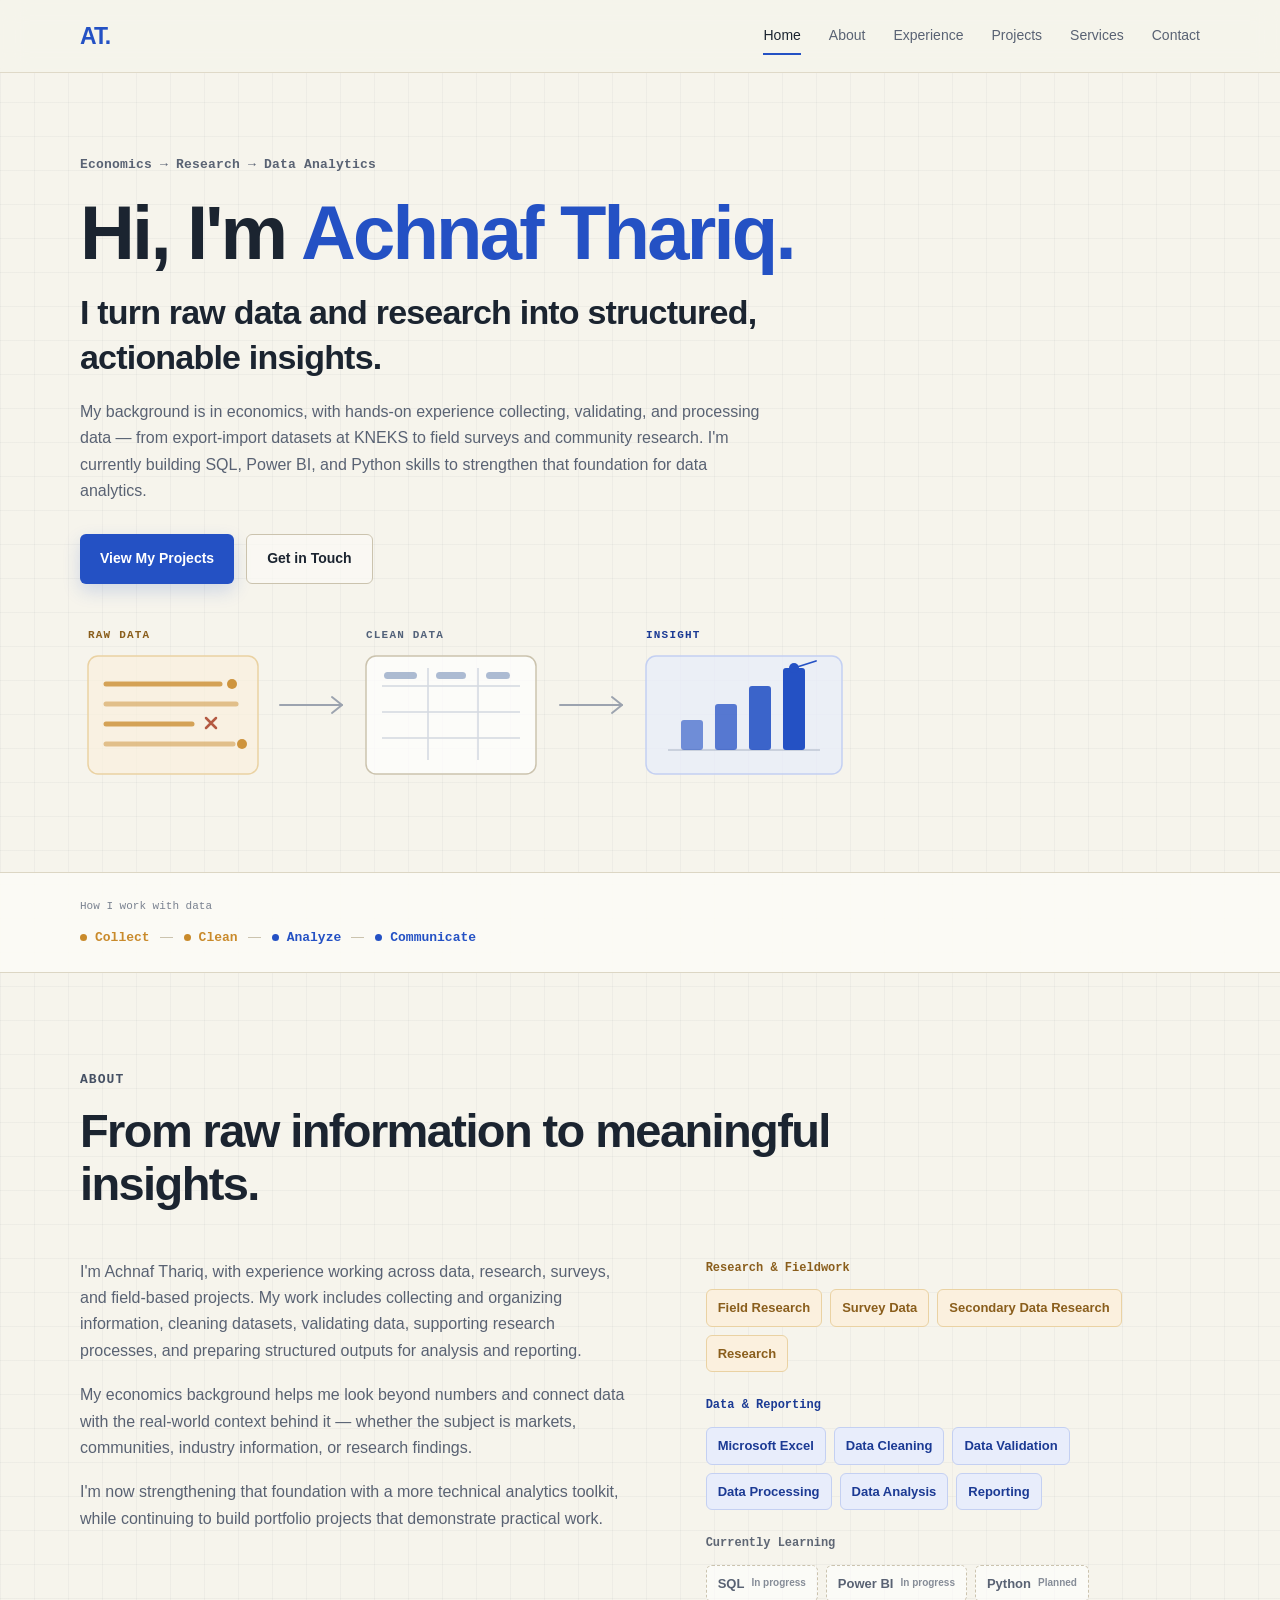
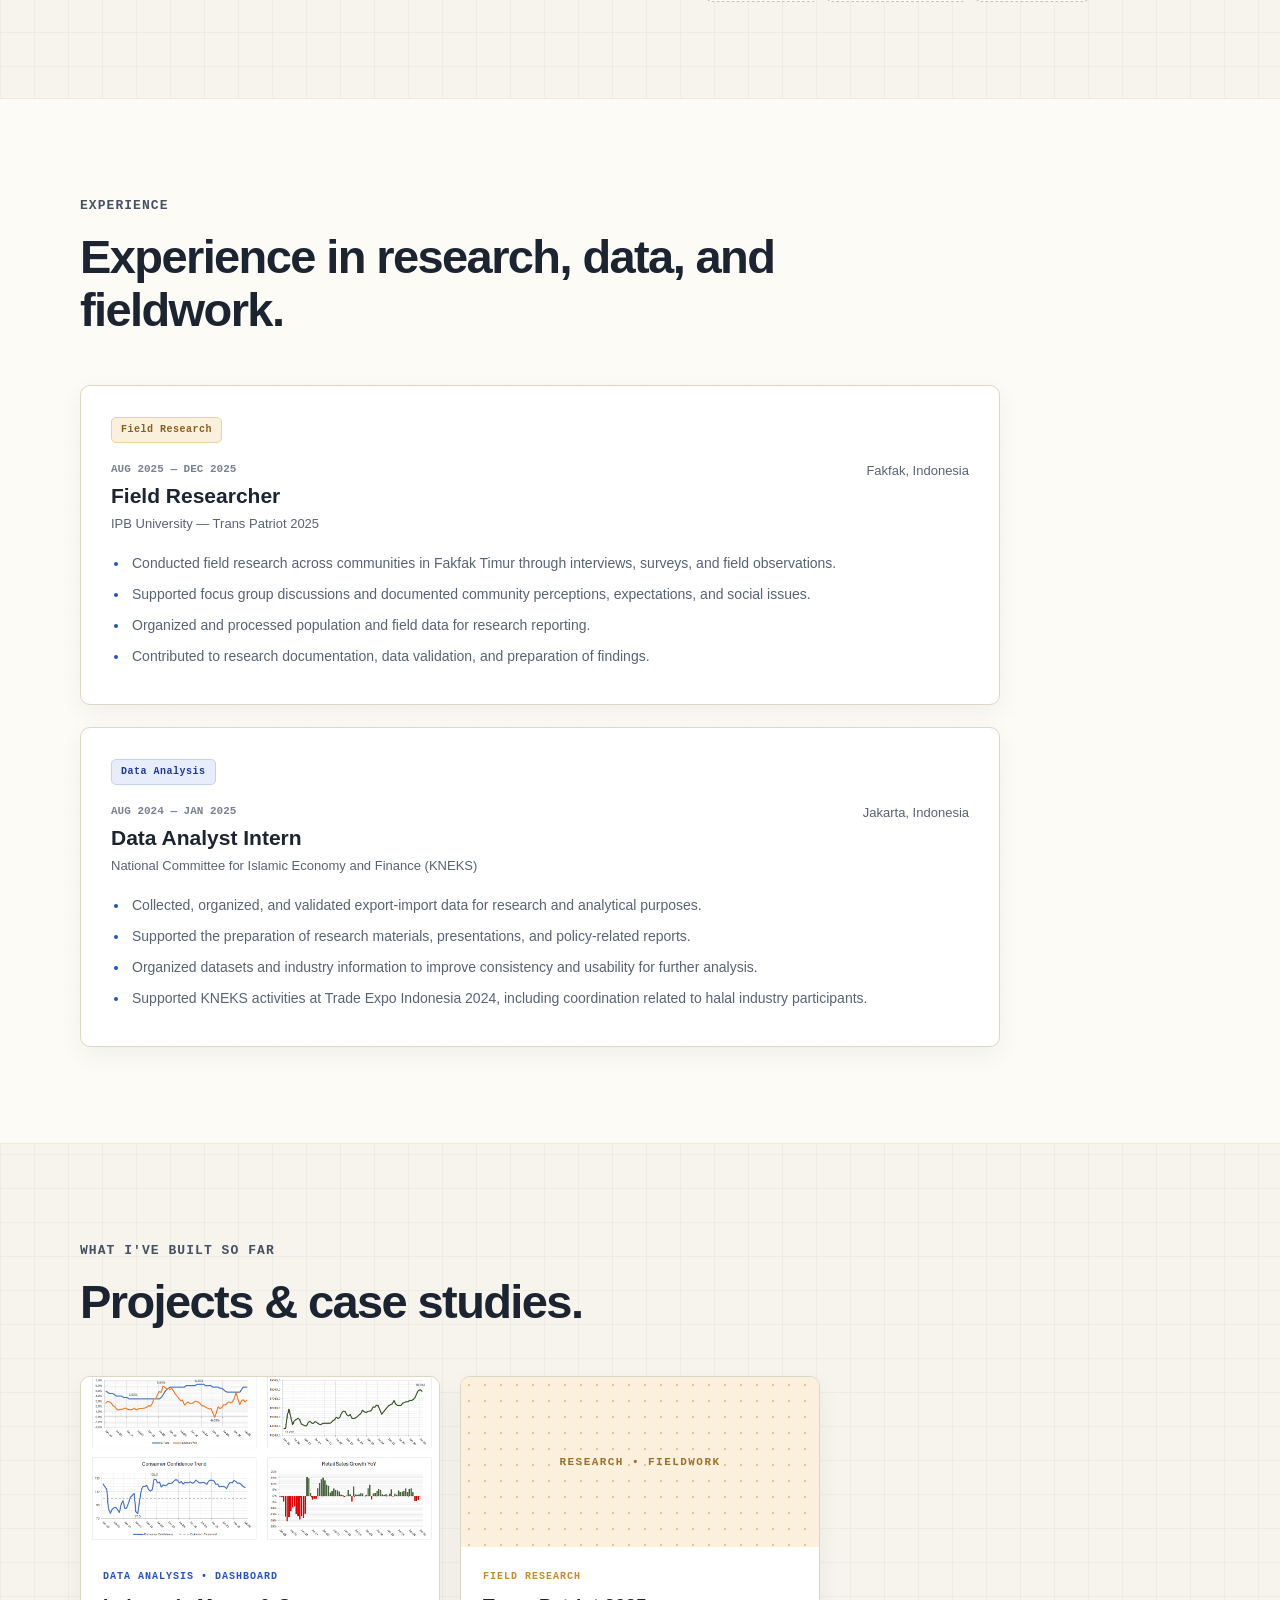
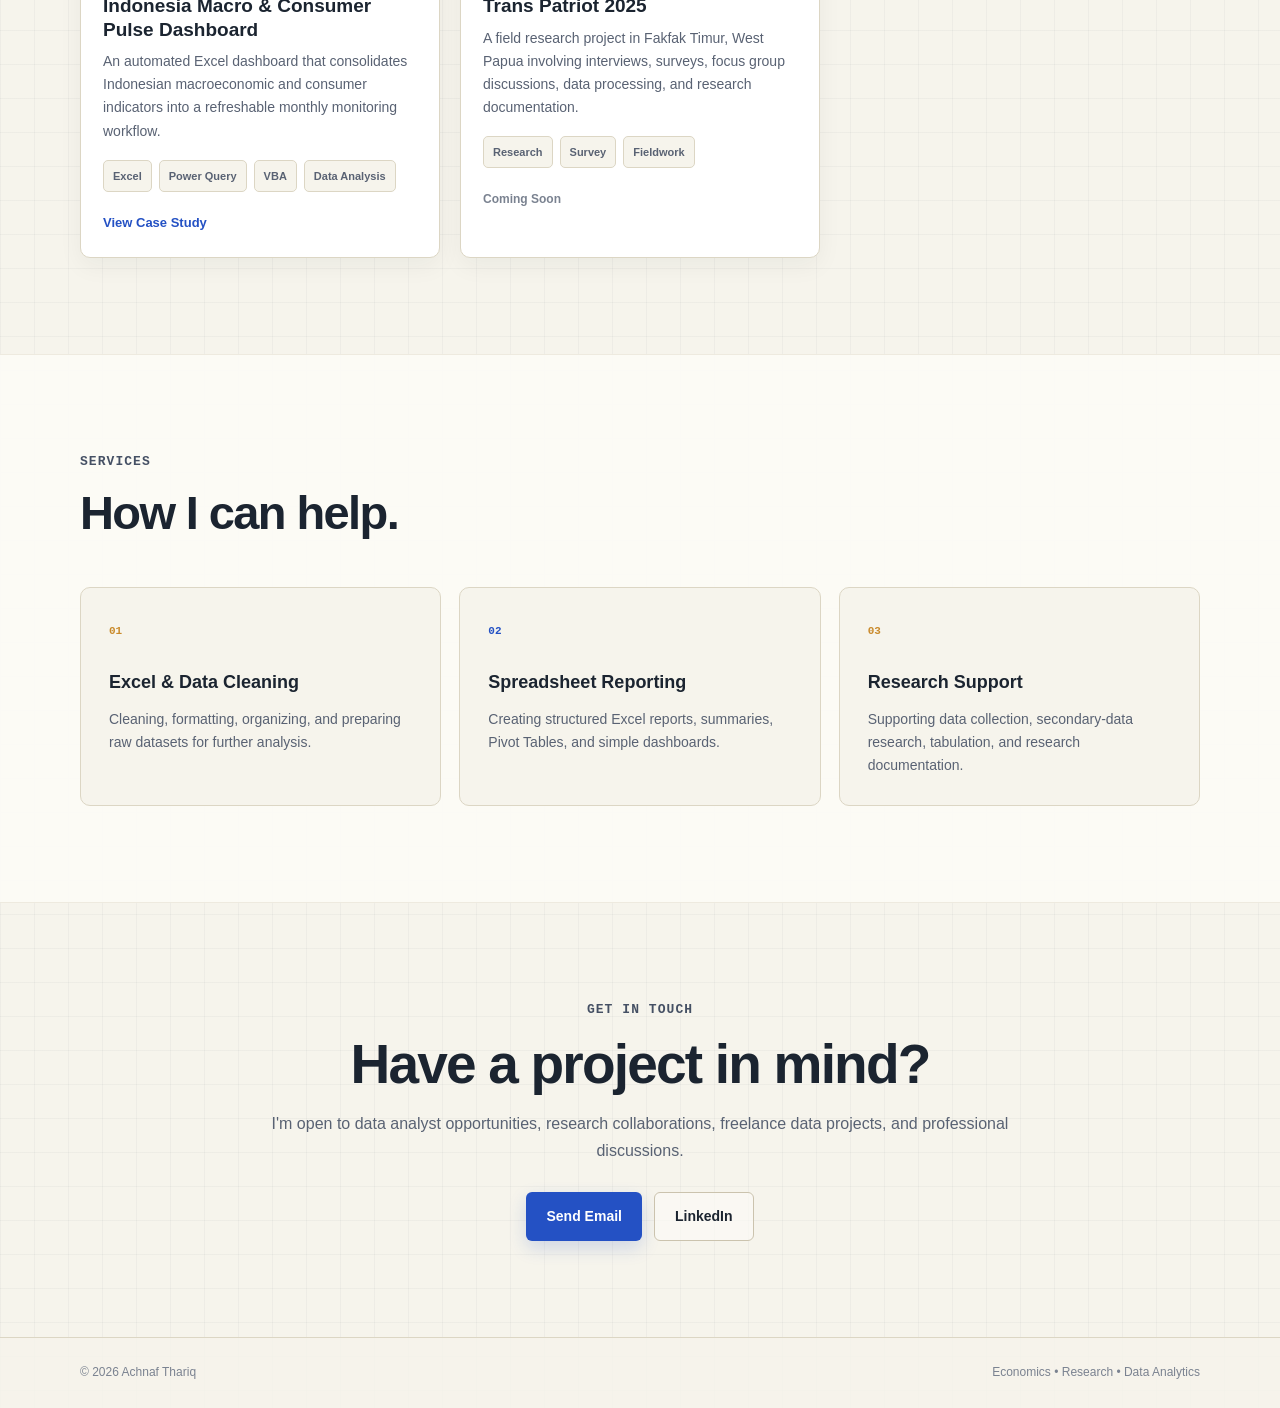
==== commit b65e3f68: "Add macro consumer dashboard case study and remove legacy sales project" ====
--- a/index.html
+++ b/index.html
@@ -336,28 +336,38 @@
 
                 <div class="project-grid">
                     <article class="project-card data-card">
-                        <div class="project-image data-image"><span>EXCEL • DATA CLEANING</span></div>
+                        <div class="project-image project-image-real">
+                            <img
+                                src="images/projects/dashboard_preview.png"
+                                alt="Indonesia Macro and Consumer Pulse Dashboard preview"
+                                loading="lazy"
+                            >
+                        </div>
+
                         <div class="project-content">
-                            <p class="project-type data-text">DATA PROCESSING</p>
-                            <h3>Sales Data Cleaning</h3>
-                            <p>A practice project focused on transforming raw sales data into a clean, consistent, and analysis-ready dataset using Microsoft Excel.</p>
+                            <p class="project-type data-text">DATA ANALYSIS • DASHBOARD</p>
+
+                            <h3>Indonesia Macro &amp; Consumer Pulse Dashboard</h3>
+
+                            <p>
+                                An automated Excel dashboard that consolidates Indonesian
+                                macroeconomic and consumer indicators into a refreshable
+                                monthly monitoring workflow.
+                            </p>
+
                             <div class="project-tags">
-                                <span>Excel</span><span>Data Cleaning</span><span>Data Validation</span>
-                            </div>
-                            <a href="/projects/sales-data-cleaning" class="project-link">View Case Study →</a>
-                        </div>
-                    </article>
-
-                    <article class="project-card data-card">
-                        <div class="project-image data-image"><span>EXCEL • REPORTING</span></div>
-                        <div class="project-content">
-                            <p class="project-type data-text">DATA ANALYSIS</p>
-                            <h3>Sales Dashboard &amp; Reporting</h3>
-                            <p>An Excel-based reporting project designed to summarize sales performance through Pivot Tables, key metrics, and visualizations.</p>
-                            <div class="project-tags">
-                                <span>Excel</span><span>Pivot Table</span><span>Dashboard</span>
-                            </div>
-                            <span class="project-coming">Coming Soon</span>
+                                <span>Excel</span>
+                                <span>Power Query</span>
+                                <span>VBA</span>
+                                <span>Data Analysis</span>
+                            </div>
+
+                            <a
+                                href="projects/indonesia-macro-consumer-pulse"
+                                class="project-link"
+                            >
+                                View Case Study
+                            </a>
                         </div>
                     </article>
 
--- a/style.css
+++ b/style.css
@@ -613,6 +613,20 @@
     font-size: 11px;
     font-weight: 700;
     background-size: 16px 16px;
+}
+
+.project-image-real {
+    padding: 0;
+    overflow: hidden;
+    background: #ffffff;
+}
+
+.project-image-real img {
+    width: 100%;
+    height: 100%;
+    display: block;
+    object-fit: cover;
+    object-position: center;
 }
 
 .data-image {
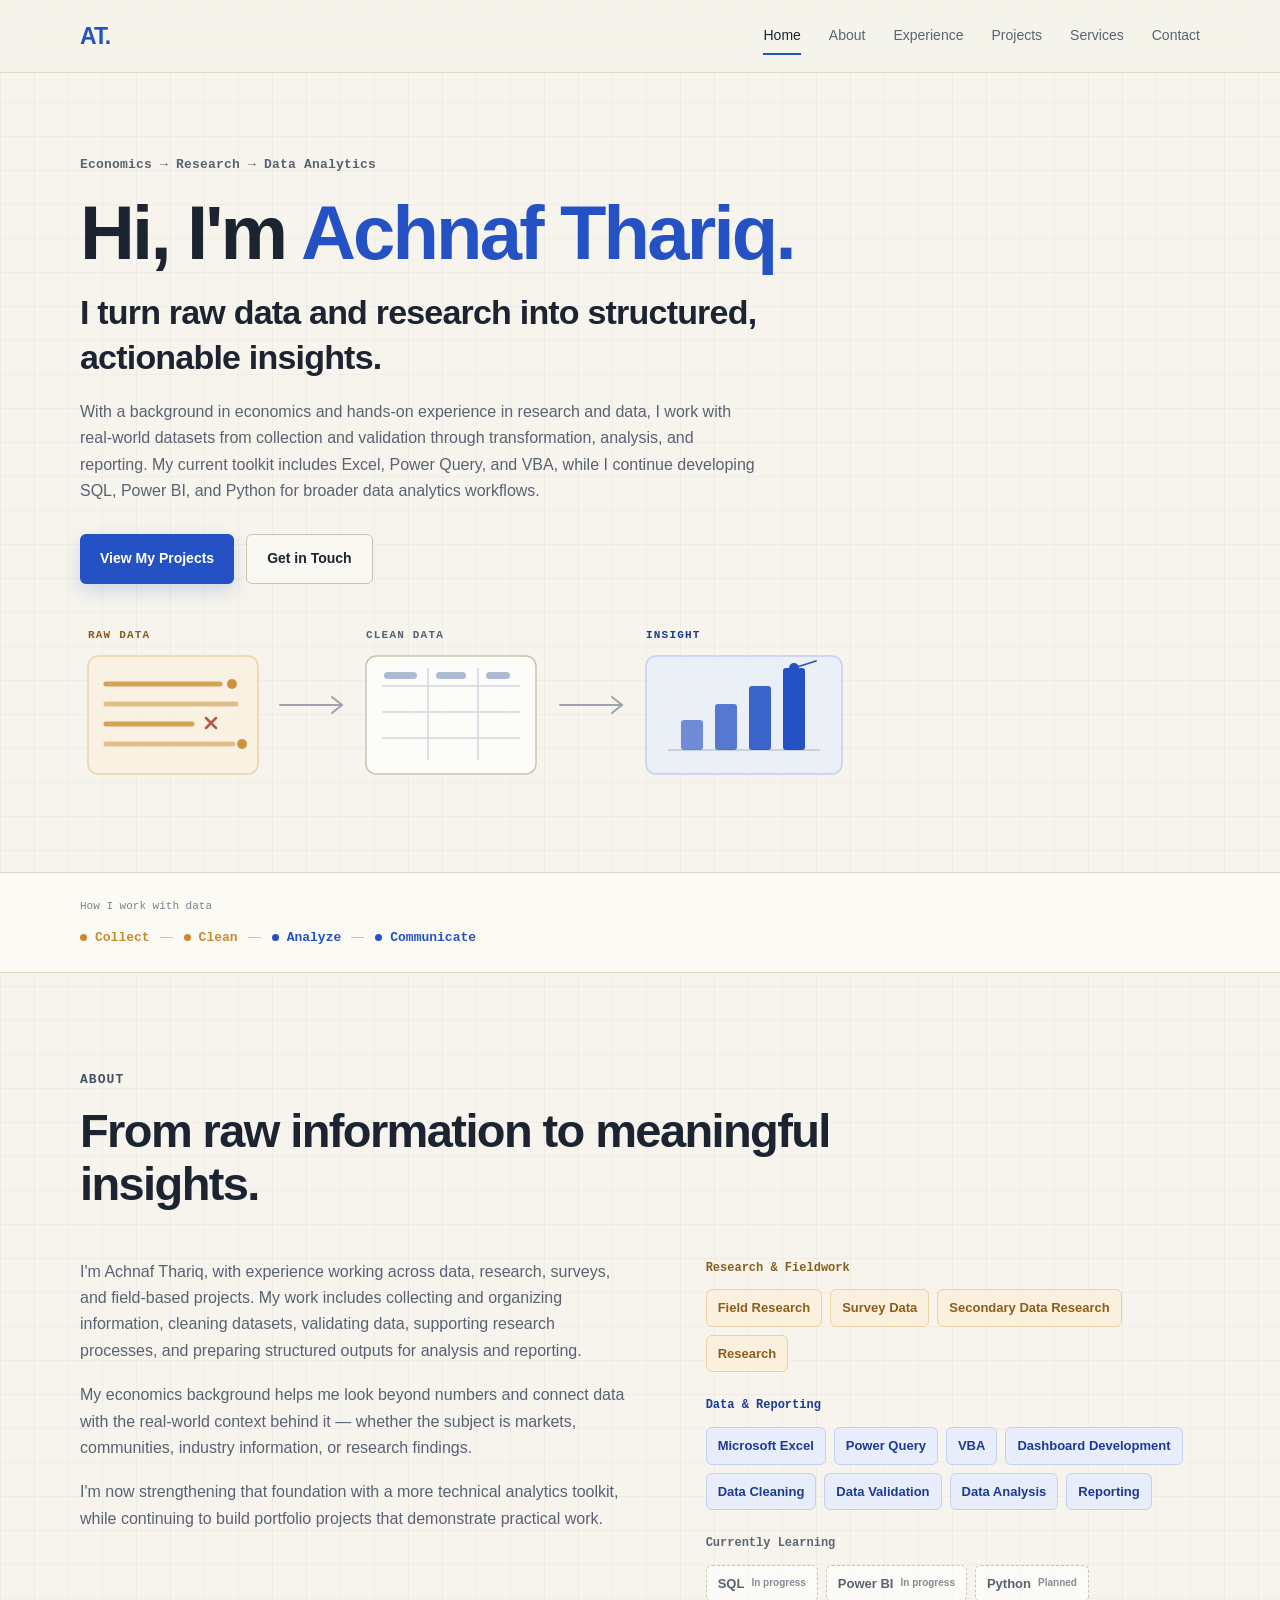
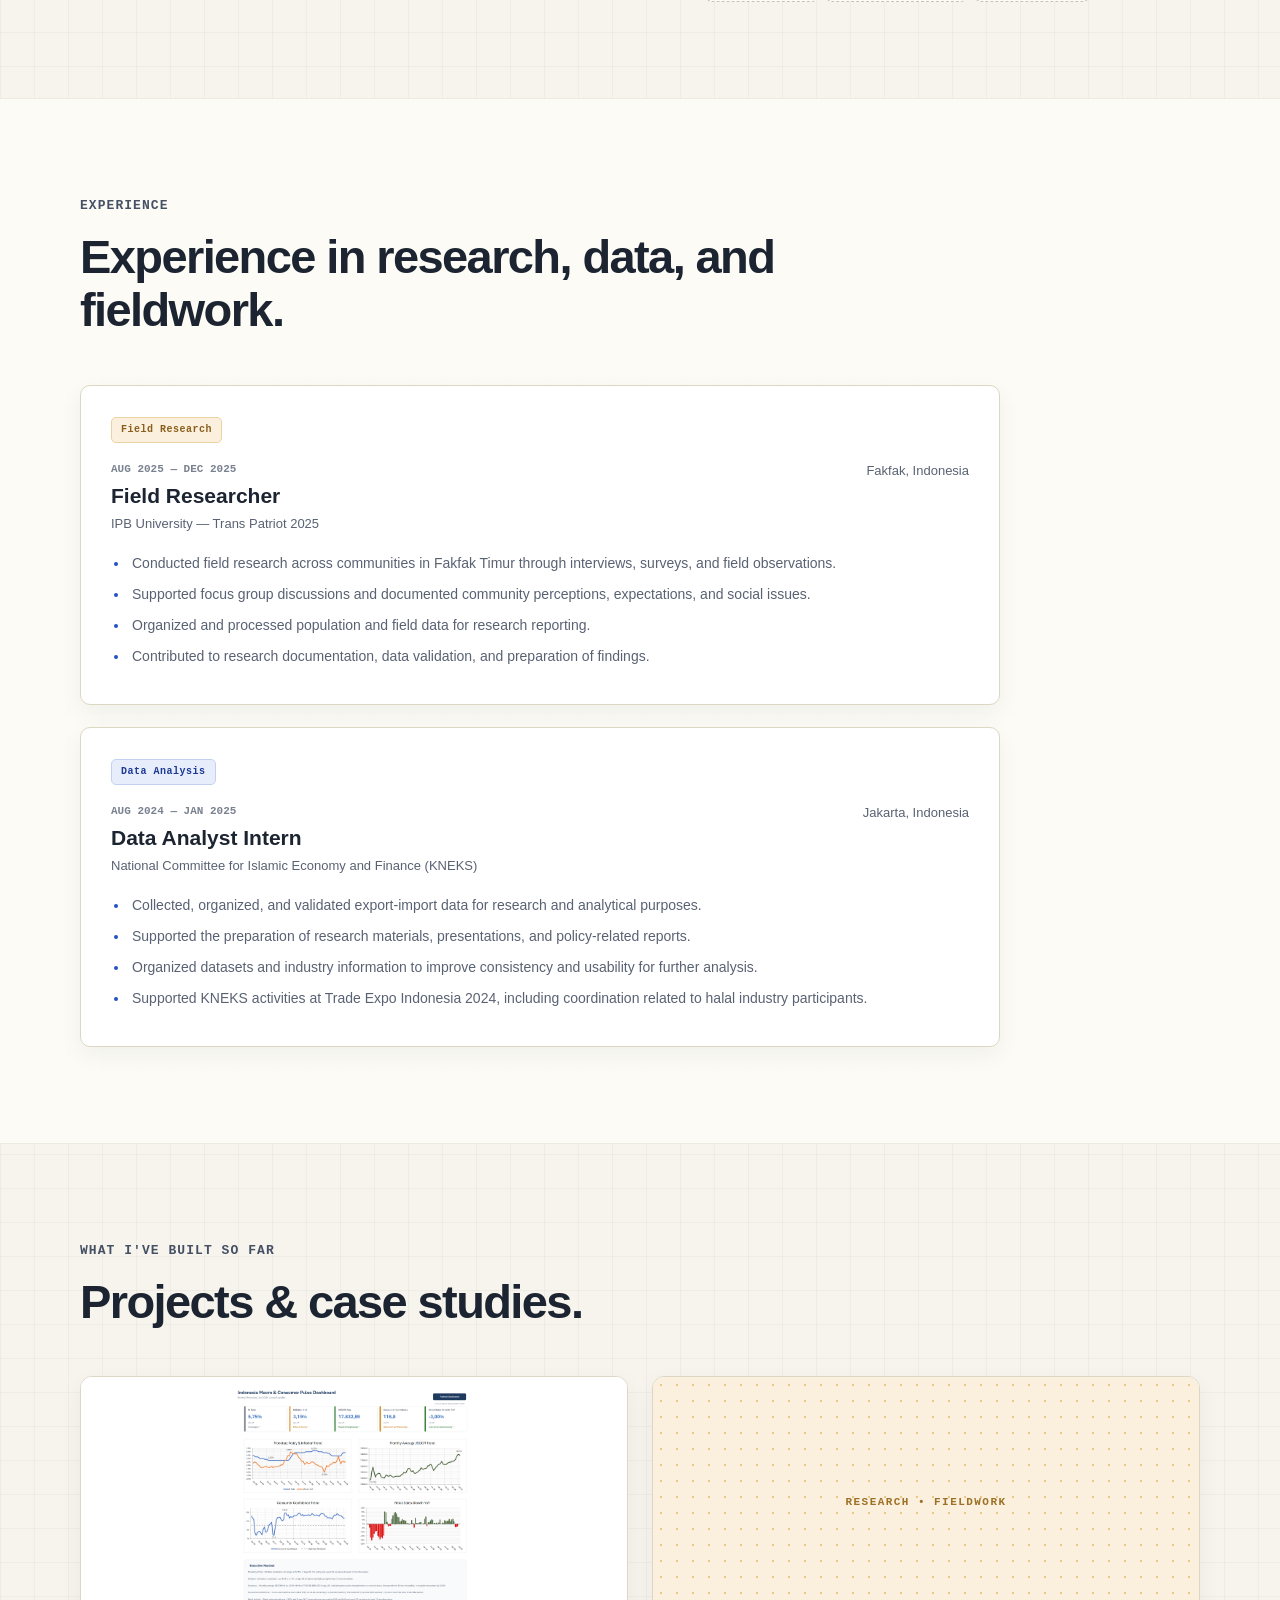
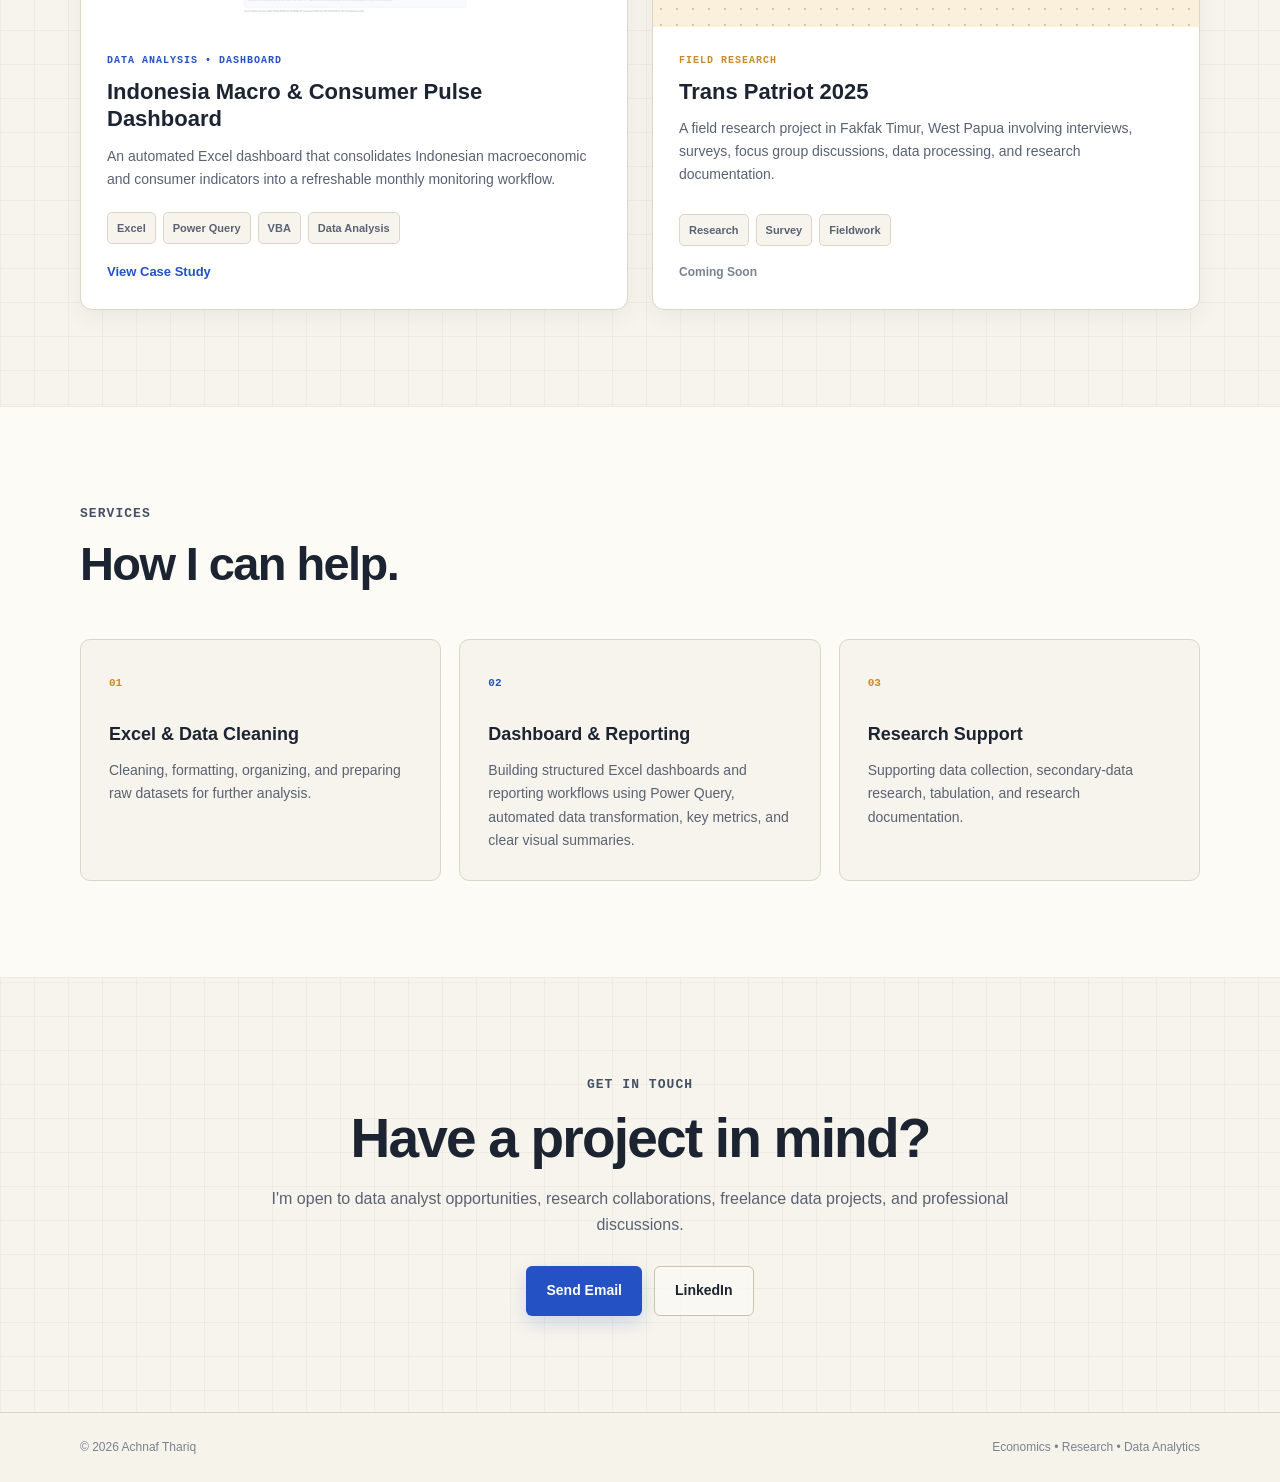
==== commit 25016a34: "Polish macro consumer dashboard case study and portfolio layout" ====
--- a/index.html
+++ b/index.html
@@ -138,10 +138,11 @@
                 <h2>I turn raw data and research into structured, actionable insights.</h2>
 
                 <p class="hero-description">
-                    My background is in economics, with hands-on experience collecting,
-                    validating, and processing data — from export-import datasets at KNEKS
-                    to field surveys and community research. I'm currently building SQL,
-                    Power BI, and Python skills to strengthen that foundation for data analytics.
+                    With a background in economics and hands-on experience in research and data,
+                    I work with real-world datasets from collection and validation through
+                    transformation, analysis, and reporting. My current toolkit includes Excel,
+                    Power Query, and VBA, while I continue developing SQL, Power BI, and Python
+                    for broader data analytics workflows.
                 </p>
 
                 <div class="hero-buttons">
@@ -259,11 +260,14 @@
 
                         <div class="skill-group">
                             <p class="skill-group-title data-title">Data &amp; Reporting</p>
+
                             <div class="skill-group-items">
                                 <span class="skill data-skill">Microsoft Excel</span>
+                                <span class="skill data-skill">Power Query</span>
+                                <span class="skill data-skill">VBA</span>
+                                <span class="skill data-skill">Dashboard Development</span>
                                 <span class="skill data-skill">Data Cleaning</span>
                                 <span class="skill data-skill">Data Validation</span>
-                                <span class="skill data-skill">Data Processing</span>
                                 <span class="skill data-skill">Data Analysis</span>
                                 <span class="skill data-skill">Reporting</span>
                             </div>
@@ -363,7 +367,7 @@
                             </div>
 
                             <a
-                                href="projects/indonesia-macro-consumer-pulse"
+                                href="projects/indonesia-macro-consumer-pulse.html"
                                 class="project-link"
                             >
                                 View Case Study
@@ -402,8 +406,11 @@
 
                     <article class="card">
                         <span class="card-number data-text">02</span>
-                        <h3>Spreadsheet Reporting</h3>
-                        <p>Creating structured Excel reports, summaries, Pivot Tables, and simple dashboards.</p>
+                        <h3>Dashboard &amp; Reporting</h3>
+                        <p>
+                            Building structured Excel dashboards and reporting workflows using
+                            Power Query, automated data transformation, key metrics, and clear visual summaries.
+                        </p>
                     </article>
 
                     <article class="card">
--- a/style.css
+++ b/style.css
@@ -1072,7 +1072,7 @@
         left: 0;
         width: 100%;
         flex-direction: column;
-        align-items: flex-start;
+        align-items: center;
         gap: 16px;
         background: rgba(246, 244, 236, 0.98);
         padding: 22px 5%;
@@ -1082,6 +1082,12 @@
 
     .nav-links.active {
         display: flex;
+    }
+
+    .nav-links a {
+    width: 100%;
+    text-align: center;
+    padding: 6px 0;
     }
 
     .nav-links a::after {
@@ -1331,3 +1337,629 @@
         margin-top: 28px;
     }
 }
+
+/* =========================================================
+   FINAL PROJECT GRID + CASE STUDY
+========================================================= */
+
+
+/* =========================
+   HOMEPAGE PROJECTS
+========================= */
+
+.project-grid {
+    display: grid;
+    grid-template-columns: repeat(2, minmax(0, 1fr));
+    gap: 24px;
+    align-items: stretch;
+}
+
+.project-card {
+    display: flex;
+    flex-direction: column;
+    height: 100%;
+    overflow: hidden;
+    background: var(--surface-strong);
+    border: 1px solid var(--border);
+    border-radius: 12px;
+}
+
+.project-image {
+    height: 250px;
+    flex-shrink: 0;
+}
+
+.project-image-real {
+    display: flex;
+    align-items: center;
+    justify-content: center;
+    padding: 12px;
+    background: #ffffff;
+    overflow: hidden;
+}
+
+.project-image-real img {
+    display: block;
+    width: 100%;
+    height: 100%;
+    object-fit: contain;
+    object-position: center;
+}
+
+.project-content {
+    display: flex;
+    flex-direction: column;
+    flex: 1;
+    padding: 26px;
+}
+
+.project-content h3 {
+    font-size: 22px;
+    line-height: 1.25;
+    margin-bottom: 12px;
+}
+
+.project-content > p:not(.project-type) {
+    line-height: 1.65;
+}
+
+.project-tags {
+    margin-top: auto;
+    padding-top: 4px;
+}
+
+.project-link,
+.project-coming {
+    align-self: flex-start;
+}
+
+
+/* =========================
+   CASE STUDY — GLOBAL
+========================= */
+
+.case-study {
+    overflow: hidden;
+}
+
+.case-study .section {
+    padding: 88px 0;
+}
+
+.case-study .section-alt {
+    background: var(--surface-strong);
+}
+
+
+/* =========================
+   CASE STUDY — HERO
+========================= */
+
+.case-hero {
+    padding: 132px 0 58px;
+}
+
+.case-back {
+    display: inline-block;
+    margin-bottom: 28px;
+    color: var(--ink-soft);
+    font-size: 14px;
+    font-weight: 500;
+    transition: color 0.2s ease;
+}
+
+.case-back:hover {
+    color: var(--blue);
+}
+
+.case-eyebrow {
+    margin-bottom: 14px;
+    color: var(--blue);
+    font-size: 11px;
+    font-weight: 700;
+    letter-spacing: 0.08em;
+    text-transform: uppercase;
+}
+
+.case-hero h1 {
+    max-width: 820px;
+    margin-bottom: 20px;
+    font-size: clamp(42px, 6vw, 68px);
+    line-height: 1.05;
+    letter-spacing: -0.035em;
+}
+
+.case-intro {
+    max-width: 720px;
+    margin-bottom: 28px;
+    color: var(--ink-soft);
+    font-size: 17px;
+    line-height: 1.7;
+}
+
+.case-actions {
+    display: flex;
+    flex-wrap: wrap;
+    gap: 12px;
+    margin-bottom: 46px;
+}
+
+.case-meta {
+    display: grid;
+    grid-template-columns: repeat(4, minmax(0, 1fr));
+    border-top: 1px solid var(--border);
+    border-bottom: 1px solid var(--border);
+}
+
+.case-meta > div {
+    min-width: 0;
+    padding: 21px 22px 21px 0;
+}
+
+.case-meta span {
+    display: block;
+    margin-bottom: 6px;
+    color: var(--ink-soft);
+    font-size: 10px;
+    font-weight: 700;
+    letter-spacing: 0.08em;
+}
+
+.case-meta strong {
+    display: block;
+    font-size: 14px;
+    line-height: 1.45;
+}
+
+
+/* =========================
+   DASHBOARD PREVIEW
+========================= */
+
+.case-dashboard-section {
+    padding: 0 0 88px;
+}
+
+.dashboard-frame {
+    padding: 14px;
+    background: #ffffff;
+    border: 1px solid var(--border);
+    border-radius: 14px;
+    box-shadow: 0 18px 50px rgba(27, 36, 48, 0.09);
+}
+
+.dashboard-frame img {
+    display: block;
+    width: 100%;
+    height: auto;
+    border-radius: 7px;
+}
+
+
+/* =========================
+   CASE STUDY CONTENT
+========================= */
+
+.case-content-grid {
+    display: grid;
+    grid-template-columns: minmax(260px, 0.8fr) minmax(0, 1.25fr);
+    gap: 80px;
+    align-items: start;
+}
+
+.case-section-title {
+    max-width: 720px;
+    margin-bottom: 42px;
+    font-size: clamp(30px, 4vw, 44px);
+    line-height: 1.16;
+    letter-spacing: -0.025em;
+}
+
+.case-content-grid .case-section-title {
+    margin-bottom: 0;
+}
+
+.case-copy {
+    max-width: 720px;
+}
+
+.case-copy p {
+    margin-bottom: 18px;
+    color: var(--ink-soft);
+    font-size: 16px;
+    line-height: 1.75;
+}
+
+.case-copy p:last-child {
+    margin-bottom: 0;
+}
+
+
+/* =========================
+   BUSINESS QUESTIONS
+========================= */
+
+.question-grid {
+    display: grid;
+    grid-template-columns: repeat(3, minmax(0, 1fr));
+    gap: 18px;
+}
+
+.case-card {
+    min-width: 0;
+    padding: 26px;
+    background: var(--surface-strong);
+    border: 1px solid var(--border);
+    border-radius: 11px;
+}
+
+.section-alt .case-card {
+    background: var(--paper);
+}
+
+.case-card > span {
+    display: inline-block;
+    margin-bottom: 28px;
+    color: var(--blue);
+    font-size: 11px;
+    font-weight: 700;
+}
+
+.case-card h3 {
+    margin-bottom: 10px;
+    font-size: 19px;
+    line-height: 1.3;
+}
+
+.case-card p {
+    color: var(--ink-soft);
+    font-size: 14px;
+    line-height: 1.65;
+}
+
+
+/* =========================
+   DATA TABLE
+========================= */
+
+.case-table-wrap {
+    width: 100%;
+    overflow-x: auto;
+    background: var(--surface-strong);
+    border: 1px solid var(--border);
+    border-radius: 11px;
+}
+
+.case-table {
+    width: 100%;
+    min-width: 760px;
+    border-collapse: collapse;
+}
+
+.case-table th,
+.case-table td {
+    padding: 17px 20px;
+    text-align: left;
+    vertical-align: top;
+    border-bottom: 1px solid var(--border);
+}
+
+.case-table th {
+    background: rgba(27, 36, 48, 0.025);
+    color: var(--ink-soft);
+    font-size: 11px;
+    font-weight: 700;
+    letter-spacing: 0.04em;
+    text-transform: uppercase;
+}
+
+.case-table td {
+    color: var(--ink-soft);
+    font-size: 14px;
+    line-height: 1.55;
+}
+
+.case-table td:first-child {
+    color: var(--ink);
+    font-weight: 600;
+}
+
+.case-table tbody tr:last-child td {
+    border-bottom: 0;
+}
+
+
+/* =========================
+   WORKFLOW PIPELINE
+========================= */
+
+.case-pipeline {
+    display: flex;
+    align-items: stretch;
+    gap: 10px;
+}
+
+.case-pipeline > div:not(.pipeline-arrow) {
+    flex: 1 1 0;
+    min-width: 0;
+    padding: 22px 18px;
+    background: var(--paper);
+    border: 1px solid var(--border);
+    border-radius: 10px;
+}
+
+.case-pipeline span {
+    display: block;
+    margin-bottom: 18px;
+    color: var(--blue);
+    font-size: 10px;
+    font-weight: 700;
+}
+
+.case-pipeline strong {
+    display: block;
+    margin-bottom: 9px;
+    font-size: 15px;
+    line-height: 1.35;
+}
+
+.case-pipeline p {
+    color: var(--ink-soft);
+    font-size: 13px;
+    line-height: 1.55;
+}
+
+.pipeline-arrow {
+    display: flex;
+    flex: 0 0 18px;
+    align-items: center;
+    justify-content: center;
+    color: var(--ink-soft);
+}
+
+
+/* =========================
+   ANALYTICAL DECISIONS
+========================= */
+
+.decision-grid {
+    display: grid;
+    grid-template-columns: repeat(2, minmax(0, 1fr));
+    gap: 18px;
+}
+
+.decision-label {
+    margin-bottom: 14px !important;
+    color: var(--blue) !important;
+    font-size: 10px !important;
+    font-weight: 700;
+    letter-spacing: 0.08em;
+}
+
+
+/* =========================
+   QA
+========================= */
+
+.qa-grid {
+    display: grid;
+    grid-template-columns: repeat(4, minmax(0, 1fr));
+    margin-bottom: 34px;
+    overflow: hidden;
+    background: var(--surface-strong);
+    border: 1px solid var(--border);
+    border-radius: 11px;
+}
+
+.qa-item {
+    padding: 30px 26px;
+    border-right: 1px solid var(--border);
+}
+
+.qa-item:last-child {
+    border-right: 0;
+}
+
+.qa-item strong {
+    display: block;
+    margin-bottom: 5px;
+    color: var(--blue);
+    font-size: 30px;
+    line-height: 1.1;
+}
+
+.qa-item span {
+    color: var(--ink-soft);
+    font-size: 13px;
+}
+
+.qa-copy {
+    max-width: 820px;
+}
+
+
+/* =========================
+   CASE CTA
+========================= */
+
+.case-cta {
+    padding: 82px 0;
+    background: var(--paper);
+}
+
+.case-cta h2 {
+    max-width: 720px;
+    margin-bottom: 28px;
+    font-size: clamp(30px, 4vw, 46px);
+    line-height: 1.15;
+}
+
+.case-cta .case-actions {
+    margin-bottom: 0;
+}
+
+
+/* =========================
+   RESPONSIVE — TABLET
+========================= */
+
+@media (max-width: 1000px) {
+
+    .question-grid {
+    grid-template-columns: repeat(2, minmax(0, 1fr));
+    }
+
+    .case-content-grid {
+        grid-template-columns: 1fr;
+        gap: 28px;
+    }
+
+    .case-content-grid .case-section-title {
+        max-width: 700px;
+    }
+
+    .case-pipeline {
+        display: grid;
+        grid-template-columns: repeat(2, minmax(0, 1fr));
+        gap: 14px;
+    }
+
+    .case-pipeline .pipeline-arrow {
+        display: none;
+    }
+}
+
+@media (max-width: 1000px) and (min-width: 801px) {
+    .project-grid {
+        grid-template-columns: repeat(2, minmax(0, 1fr));
+    }
+
+    .project-grid .project-card:last-child {
+        grid-column: auto;
+    }
+}
+
+/* =========================
+   RESPONSIVE — MOBILE
+========================= */
+
+@media (max-width: 800px) {
+
+    .project-grid {
+        grid-template-columns: 1fr;
+    }
+
+    .project-image {
+        height: 220px;
+    }
+
+    .case-study .section {
+        padding: 66px 0;
+    }
+
+    .case-hero {
+        padding: 112px 0 44px;
+    }
+
+    .case-hero h1 {
+        font-size: clamp(38px, 11vw, 52px);
+    }
+
+    .case-intro {
+        font-size: 16px;
+    }
+
+    .case-meta {
+        grid-template-columns: repeat(2, minmax(0, 1fr));
+    }
+
+    .case-meta > div {
+        padding: 16px 14px 16px 0;
+    }
+
+    .question-grid,
+    .qa-grid {
+        grid-template-columns: repeat(2, minmax(0, 1fr));
+    }
+
+    .decision-grid {
+        grid-template-columns: 1fr;
+    }
+
+    .case-pipeline {
+        grid-template-columns: 1fr;
+    }
+
+    .qa-item {
+        border-right: 0;
+        border-bottom: 1px solid var(--border);
+    }
+
+    .qa-item:last-child {
+        border-bottom: 0;
+    }
+
+    .case-dashboard-section {
+        padding-bottom: 60px;
+    }
+
+    .dashboard-frame {
+        padding: 7px;
+        border-radius: 9px;
+    }
+}
+
+
+/* =========================
+   VERY SMALL MOBILE
+========================= */
+
+@media (max-width: 520px) {
+
+    .question-grid,
+    .qa-grid {
+        grid-template-columns: 1fr;
+    }
+
+    .case-meta {
+        grid-template-columns: 1fr;
+    }
+
+    .case-actions {
+        flex-direction: column;
+        align-items: stretch;
+    }
+
+    .case-actions .button {
+        text-align: center;
+    }
+
+    .nav-links {
+        align-items: flex-end;
+    }
+
+    .nav-links a {
+        width: auto;
+        text-align: right;
+    }
+}
+
+
+/* =========================
+   KEY INSIGHTS NOTE
+========================= */
+
+.insight-note {
+    margin-top: 34px;
+    padding-left: 18px;
+    border-left: 3px solid var(--blue);
+}
+
+
+/* =========================
+   DATA NOTE
+========================= */
+
+.data-note {
+    margin-top: 28px;
+}
